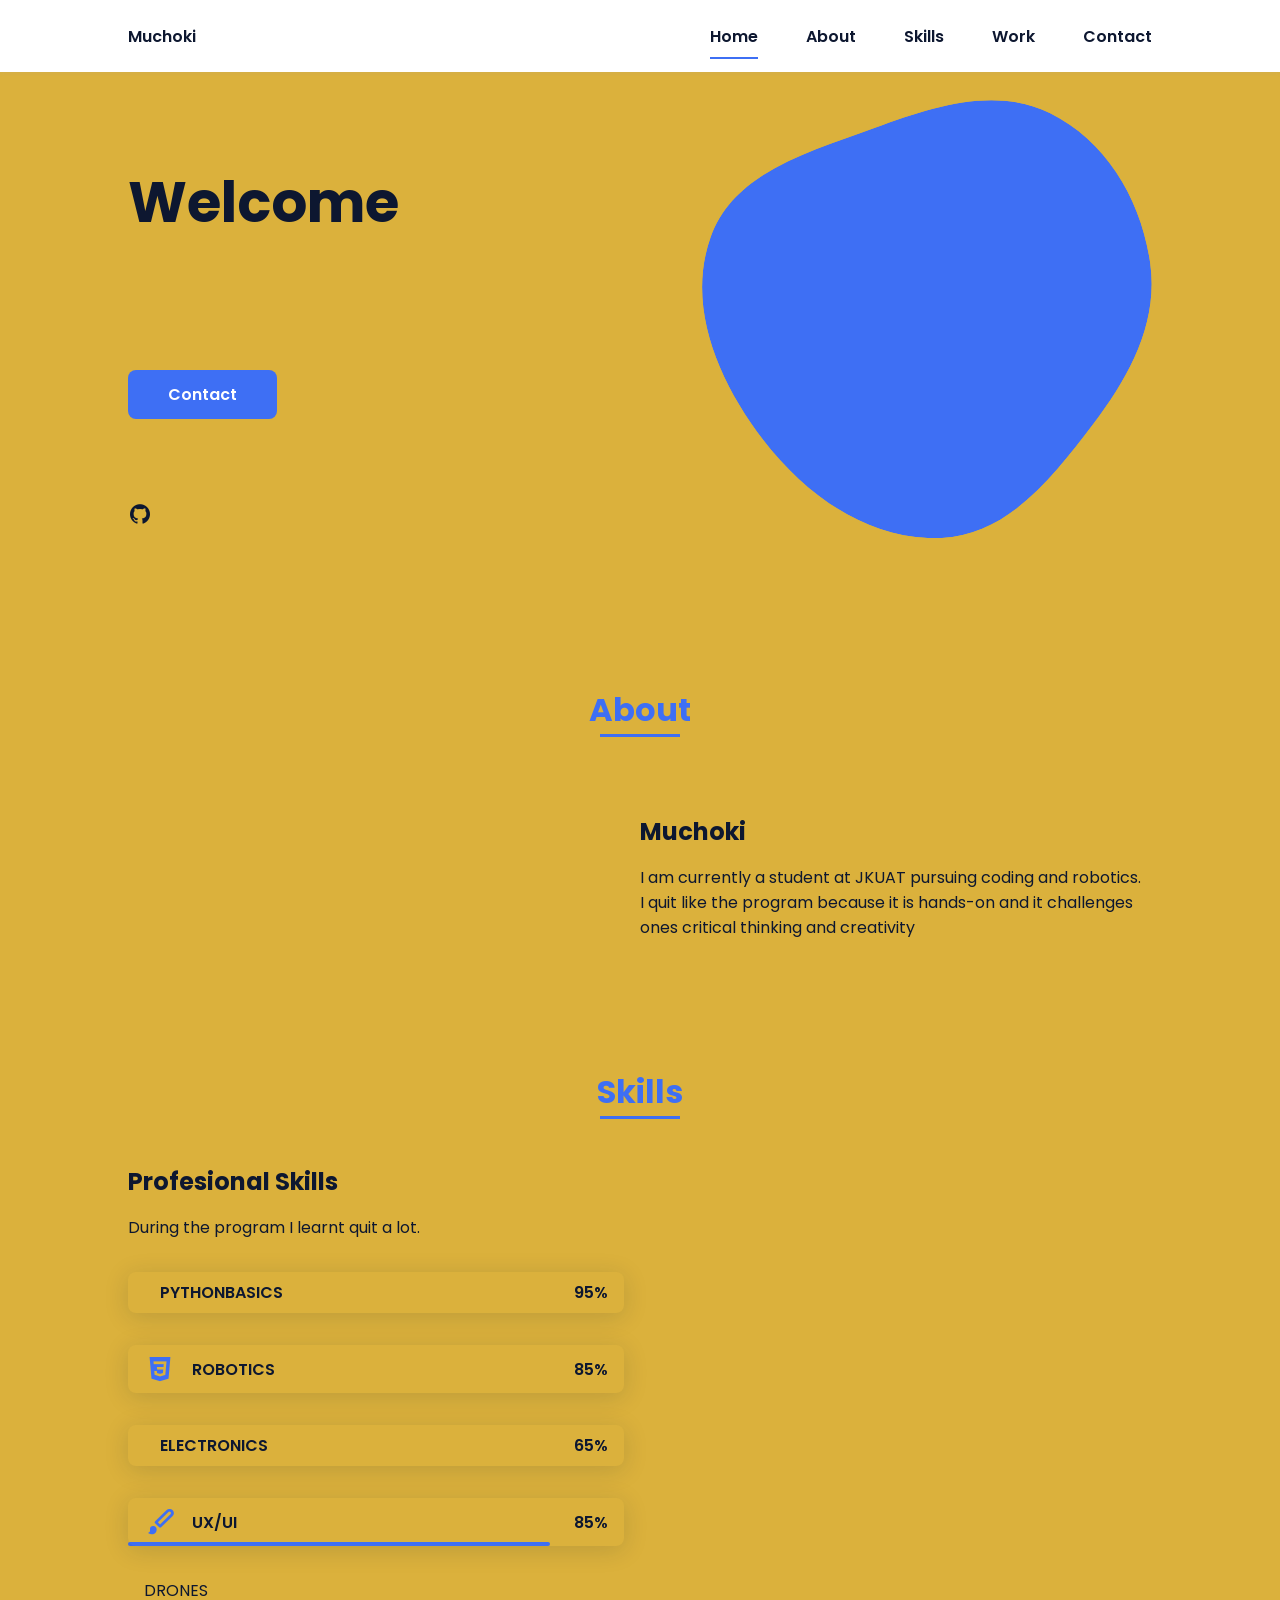
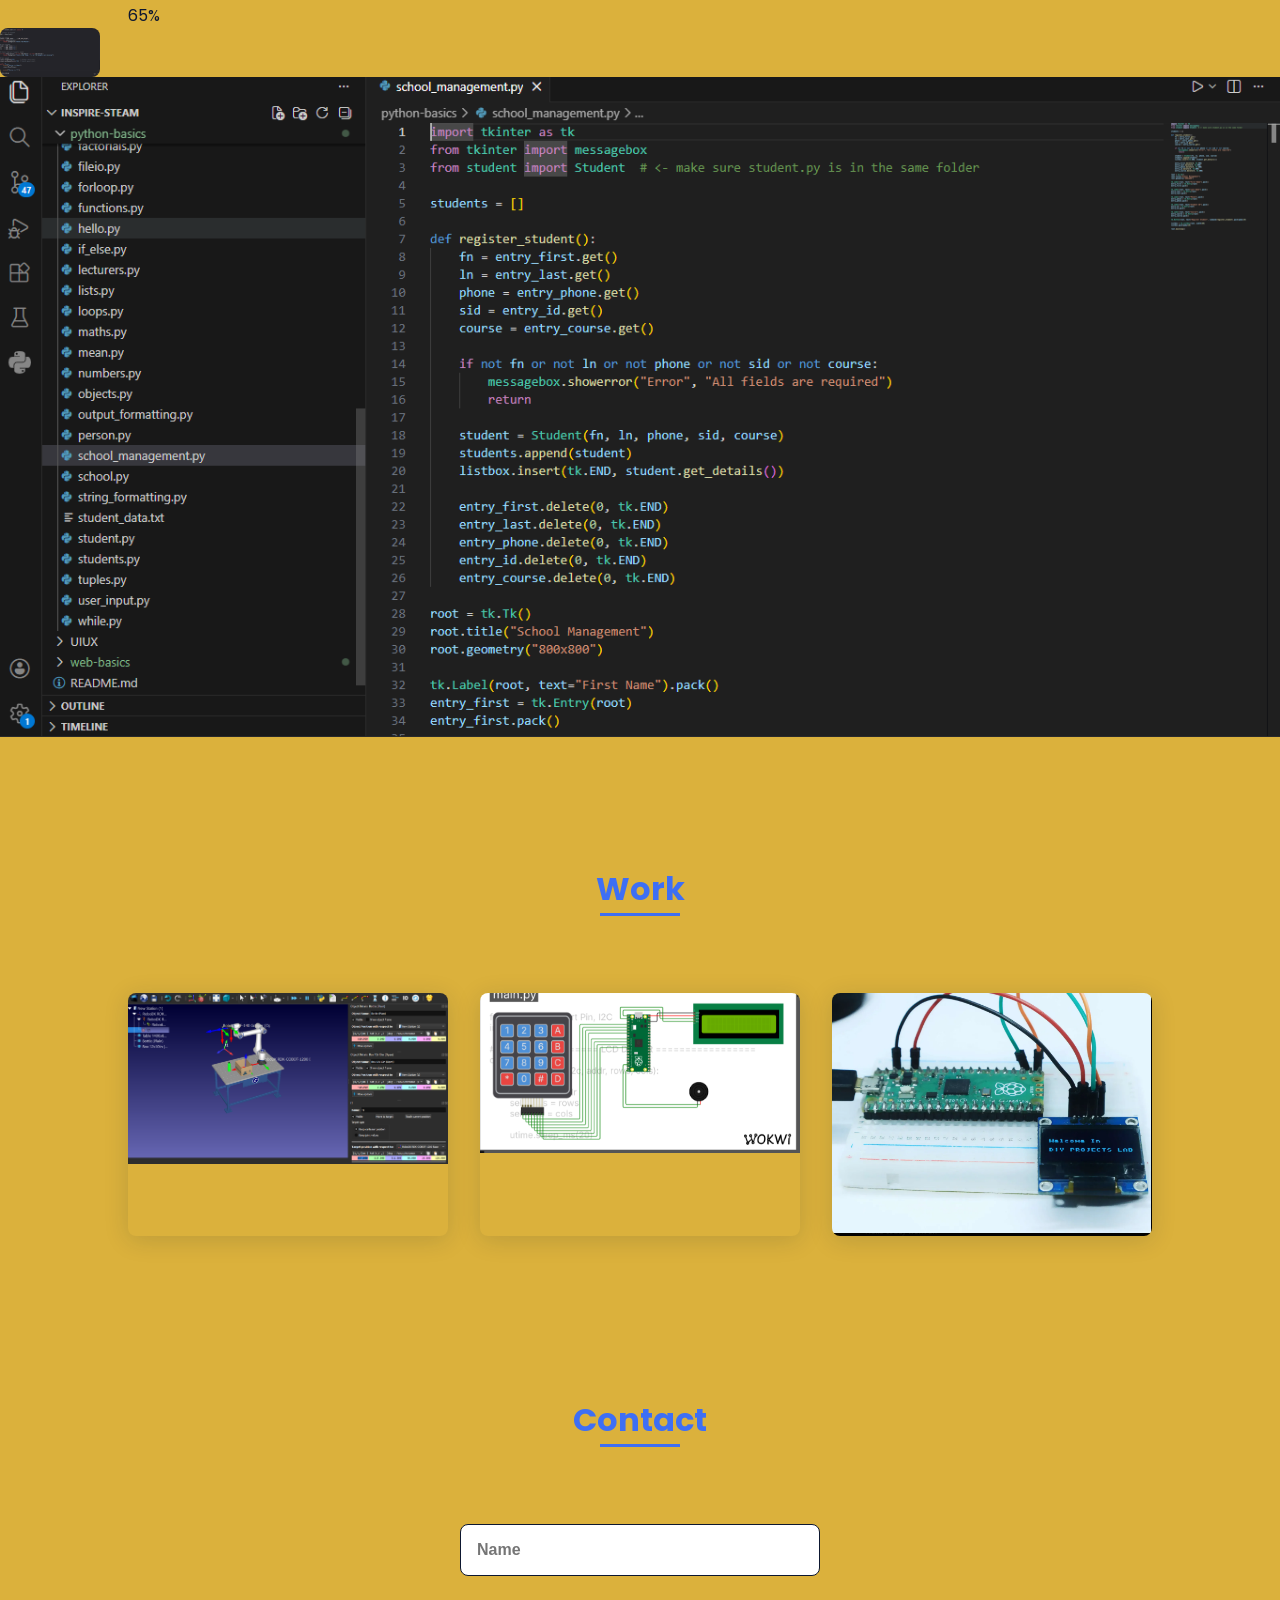
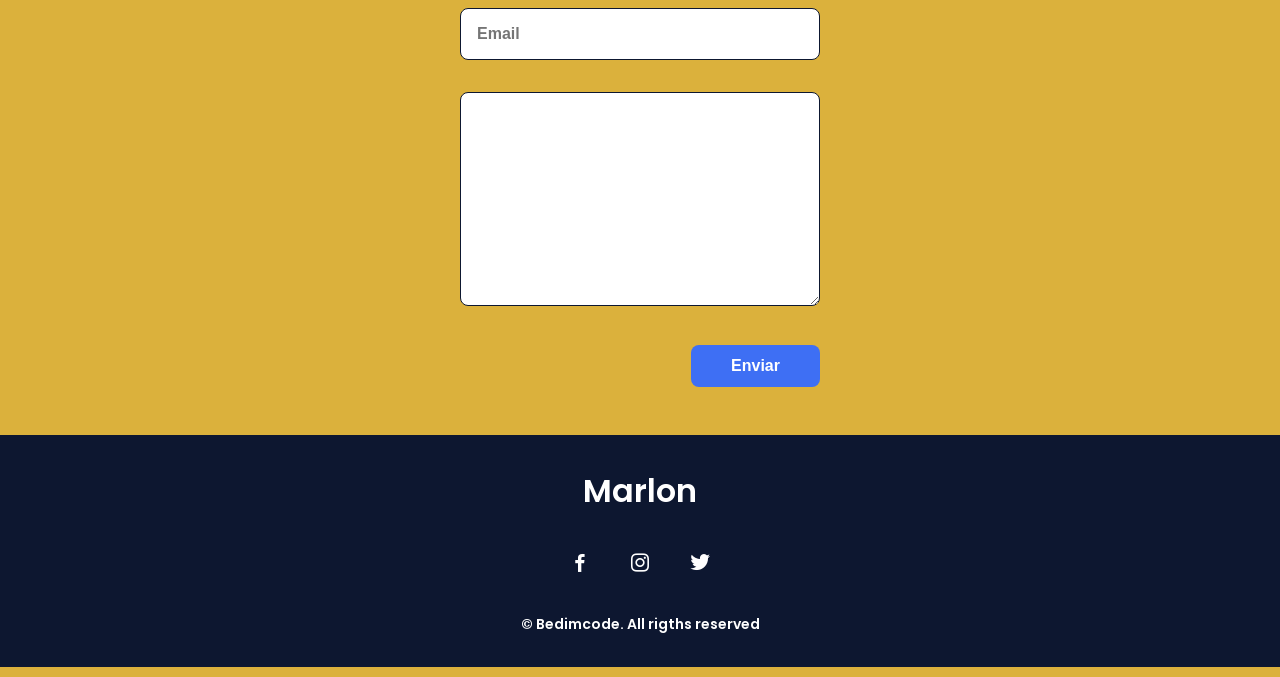
==== index.html @ b9e5872f "first commit" ====
<!DOCTYPE html>
<html lang="en">
    <head>
        <meta charset="UTF-8">
        <meta name="viewport" content="width=device-width, initial-scale=1.0">

        <link rel="stylesheet" href="./assets/css/styles.css">

        <!-- =====BOX ICONS===== -->
        <link href='https://cdn.jsdelivr.net/npm/boxicons@2.0.5/css/boxicons.min.css' rel='stylesheet'>

        <title>Portfolio website complete</title>
    </head>
    <body>
        <!--===== HEADER =====-->
        <header class="l-header">
            <nav class="nav bd-grid">
                <div>
                    <a href="#" class="nav__logo">Muchoki</a>
                </div>

                <div class="nav__menu" id="nav-menu">
                    <ul class="nav__list">
                        <li class="nav__item"><a href="#home" class="nav__link active-link">Home</a></li>
                        <li class="nav__item"><a href="#about" class="nav__link">About</a></li>
                        <li class="nav__item"><a href="#skills" class="nav__link">Skills</a></li>
                        <li class="nav__item"><a href="#work" class="nav__link">Work</a></li>
                        <li class="nav__item"><a href="#contact" class="nav__link">Contact</a></li>
                    </ul>
                </div>

                <div class="nav__toggle" id="nav-toggle">
                    <i class='bx bx-menu'></i>
                </div>
            </nav>
        </header>

        <main class="l-main">
            <!--===== HOME =====-->
            <section class="home bd-grid" id="home">
                <div class="home__data">
                    <h1 class="home__title">Welcome <br><br></h1>

                    <a href="#" class="button">Contact</a>
                </div>

                <div class="home__social">
                    
                    <a href="" class="home__social-icon"><i class='bx bxl-github' ></i></a>
                </div>

                <div class="home__img">
                    <svg class="home__blob" viewBox="0 0 479 467" xmlns="http://www.w3.org/2000/svg" xmlns:xlink="http://www.w3.org/1999/xlink">
                        <mask id="mask0" mask-type="alpha">
                            <path d="M9.19024 145.964C34.0253 76.5814 114.865 54.7299 184.111 29.4823C245.804 6.98884 311.86 -14.9503 370.735 14.143C431.207 44.026 467.948 107.508 477.191 174.311C485.897 237.229 454.931 294.377 416.506 344.954C373.74 401.245 326.068 462.801 255.442 466.189C179.416 469.835 111.552 422.137 65.1576 361.805C17.4835 299.81 -17.1617 219.583 9.19024 145.964Z"/>
                        </mask>
                        <g mask="url(#mask0)">
                            <path d="M9.19024 145.964C34.0253 76.5814 114.865 54.7299 184.111 29.4823C245.804 6.98884 311.86 -14.9503 370.735 14.143C431.207 44.026 467.948 107.508 477.191 174.311C485.897 237.229 454.931 294.377 416.506 344.954C373.74 401.245 326.068 462.801 255.442 466.189C179.416 469.835 111.552 422.137 65.1576 361.805C17.4835 299.81 -17.1617 219.583 9.19024 145.964Z"/>
                            <image class="home__blob-img" x="50" y="60" href="assets/img/perfil.png"/>
                        </g>
                    </svg>
                </div>
            </section>

            <!--===== ABOUT =====-->
            <section class="about section " id="about">
                <h2 class="section-title">About</h2>

                <div class="about__container bd-grid">
                    <div class="about__img">
                        <img src="assets/img/about.jpg" alt="">
                    </div>
                    
                    <div>
                        <h2 class="about__subtitle">Muchoki</h2>
                        <p class="about__text">I am currently a student at JKUAT pursuing coding and robotics. <br> I quit like the program because it is hands-on and it challenges ones critical thinking and creativity </p>           
                    </div>                                   
                </div>
            </section>

            <!--===== SKILLS =====-->
            <section class="skills section" id="skills">
                <h2 class="section-title">Skills</h2>

                <div class="skills__container bd-grid">          
                    <div>
                        <h2 class="skills__subtitle">Profesional Skills</h2>
                        <p class="skills__text">During the program I learnt quit a lot.</p>
                        <div class="skills__data">
                            <div class="skills__names">
                                <i class='bx bxl-pythonbasics skills__icon'></i>
                                <span class="skills__name">PYTHONBASICS</span>
                            </div>
                            <div class="skills__bar skills__pythonbasics">

                            </div>
                            <div>
                                <span class="skills__percentage">95%</span>
                            </div>
                        </div>
                        <div class="skills__data">
                            <div class="skills__names">
                                <i class='bx bxl-css3 skills__icon'></i>
                                <span class="skills__name">ROBOTICS</span>
                            </div>
                            <div class="skills__bar skills__robotics">
                                
                            </div>
                            <div>
                                <span class="skills__percentage">85%</span>
                            </div>
                        </div>
                        <div class="skills__data">
                            <div class="skills__names">
                                <i class='bx bxl-electronics skills__icon' ></i>
                                <span class="skills__name">ELECTRONICS</span>
                            </div>
                            <div class="skills__bar skills__electronics">
                                
                            </div>
                            <div>
                                <span class="skills__percentage">65%</span>
                            </div>
                        </div>
                        <div class="skills__data">
                            <div class="skills__names">
                                <i class='bx bxs-paint skills__icon'></i>
                                <span class="skills__name">UX/UI</span>
                            </div>
                            <div class="skills__bar skills__ux">
                                
                            </div>
                            <div>
                                <span class="skills__percentage">85%</span>
                            </div>
                        </div>
                         <div class="skills__names">
                                <i class='bx bxl-drones skills__icon' ></i>
                                <span class="skills__name">DRONES</span>
                            </div>
                            <div class="skills__bar skills__drones">
                                
                            </div>
                            <div>
                                <span class="skills__percentage">65%</span>
                            </div>
                        </div>
                    </div>
                    
                    <div>              
                        <img src="./assets/img/robotics code.png" alt="" class="skills__img">
                        <img src="./assets/img/python.png" alt="">
                        
                    </div>
                </div>
            </section>

            <!--===== WORK =====-->
            <section class="work section" id="work">
                <h2 class="section-title">Work</h2>

                <div class="work__container bd-grid">
                    <a href="" class="work__img">
                        <img src="./assets/img/robotics.png" alt="">
                    </a>
                    <a href="" class="work__img">
                        <img src="./assets/img/Screenshot-wokwi.png" alt="">
                    </a>
                    <a href="" class="work__img">
                        <img src="./assets/img/work.png" alt="">
                    </a>
                    <a href="" class="work__img">
                        <img src="./assets/img/" alt="">
                    </a>
                    <a href="" class="work__img">
                        <img src="assets/img/work5.jpg" alt="">
                    </a>
                    <a href="" class="work__img">
                        <img src="assets/img/work6.jpg" alt="">
                    </a>
                </div>
            </section>

            <!--===== CONTACT =====-->
            <section class="contact section" id="contact">
                <h2 class="section-title">Contact</h2>

                <div class="contact__container bd-grid">
                    <form action="" class="contact__form">
                        <input type="text" placeholder="Name" class="contact__input">
                        <input type="mail" placeholder="Email" class="contact__input">
                        <textarea name="" id="" cols="0" rows="10" class="contact__input"></textarea>
                        <input type="button" value="Enviar" class="contact__button button">
                    </form>
                </div>
            </section>
        </main>

        <!--===== FOOTER =====-->
        <footer class="footer">
            <p class="footer__title">Marlon</p>
            <div class="footer__social">
                <a href="#" class="footer__icon"><i class='bx bxl-facebook' ></i></a>
                <a href="#" class="footer__icon"><i class='bx bxl-instagram' ></i></a>
                <a href="#" class="footer__icon"><i class='bx bxl-twitter' ></i></a>
            </div>
            <p class="footer__copy">&#169; Bedimcode. All rigths reserved</p>
        </footer>


        <!--===== SCROLL REVEAL =====-->
        <script src="https://unpkg.com/scrollreveal"></script>

        <!--===== MAIN JS =====-->
        <script src="assets/js/main.js"></script>
    </body>
</html>
---- assets/css/styles.css ----
/*===== GOOGLE FONTS =====*/
@import url("https://fonts.googleapis.com/css2?family=Poppins:wght@400;600;700&display=swap");
/*===== VARIABLES CSS =====*/
:root {
  --header-height: 3rem;
  --font-semi: 600;
  /*===== Colores =====*/
  /*Purple 260 - Red 355 - Blue 224 - Pink 340*/
  /* HSL color mode */
  --hue-color: 224;
  --first-color: hsl(var(--hue-color), 89%, 60%);
  --second-color: hsl(var(--hue-color), 56%, 12%);
  /*===== Fuente y tipografia =====*/
  --body-font: "Poppins", sans-serif;
  --big-font-size: 2rem;
  --h2-font-size: 1.25rem;
  --normal-font-size: .938rem;
  --smaller-font-size: .75rem;
  /*===== Margenes =====*/
  --mb-2: 1rem;
  --mb-4: 2rem;
  --mb-5: 2.5rem;
  --mb-6: 3rem;
  /*===== z index =====*/
  --z-back: -10;
  --z-fixed: 100;
}
@media screen and (min-width: 968px) {
  :root {
    --big-font-size: 3.5rem;
    --h2-font-size: 2rem;
    --normal-font-size: 1rem;
    --smaller-font-size: .875rem;
  }
}

/*===== BASE =====*/
*, ::before, ::after {
  box-sizing: border-box;
}

html {
  scroll-behavior: smooth;
}

body {
  margin: var(--header-height) 0 0 0;
  font-family: var(--body-font);
  font-size: var(--normal-font-size);
  color: var(--second-color);
  background-color: rgb(219, 177, 60);
}

h1, h2, p {
  margin: 0;
}

ul {
  margin: 0;
  padding: 0;
  list-style: none;
}

a {
  text-decoration: none;
}

img {
  max-width: 100%;
  height: auto;
  display: block;
}

/*===== CLASS CSS ===== */
.section-title {
  position: relative;
  font-size: var(--h2-font-size);
  color: var(--first-color);
  margin-top: var(--mb-2);
  margin-bottom: var(--mb-4);
  text-align: center;
}
.section-title::after {
  position: absolute;
  content: "";
  width: 64px;
  height: 0.18rem;
  left: 0;
  right: 0;
  margin: auto;
  top: 2rem;
  background-color: var(--first-color);
}

.section {
  padding-top: 3rem;
  padding-bottom: 2rem;
}

/*===== LAYOUT =====*/
.bd-grid {
  max-width: 1024px;
  display: grid;
  margin-left: var(--mb-2);
  margin-right: var(--mb-2);
}

.l-header {
  width: 100%;
  position: fixed;
  top: 0;
  left: 0;
  z-index: var(--z-fixed);
  background-color: #fff;
  box-shadow: 0 1px 4px rgba(146, 161, 176, 0.15);
}

/*===== NAV =====*/
.nav {
  height: var(--header-height);
  display: flex;
  justify-content: space-between;
  align-items: center;
  font-weight: var(--font-semi);
}
@media screen and (max-width: 767px) {
  .nav__menu {
    position: fixed;
    top: var(--header-height);
    right: -100%;
    width: 80%;
    height: 100%;
    padding: 2rem;
    background-color: var(--second-color);
    transition: 0.5s;
  }
}
.nav__item {
  margin-bottom: var(--mb-4);
}
.nav__link {
  position: relative;
  color: #fff;
}
.nav__link:hover {
  position: relative;
}
.nav__link:hover::after {
  position: absolute;
  content: "";
  width: 100%;
  height: 0.18rem;
  left: 0;
  top: 2rem;
  background-color: var(--first-color);
}
.nav__logo {
  color: var(--second-color);
}
.nav__toggle {
  color: var(--second-color);
  font-size: 1.5rem;
  cursor: pointer;
}

/*Active menu*/
.active-link::after {
  position: absolute;
  content: "";
  width: 100%;
  height: 0.18rem;
  left: 0;
  top: 2rem;
  background-color: var(--first-color);
}

/*=== Show menu ===*/
.show {
  right: 0;
}

/*===== HOME =====*/
.home {
  position: relative;
  row-gap: 5rem;
  padding: 4rem 0 5rem;
  
}
.home__data {
  align-self: center;
}
.home__title {
  font-size: var(--big-font-size);
  margin-bottom: var(--mb-5);
}
.home__title-color {
  color: var(--first-color);
}
.home__social {
  display: flex;
  flex-direction: column;
}
.home__social-icon {
  width: max-content;
  margin-bottom: var(--mb-2);
  font-size: 1.5rem;
  color: var(--second-color);
}
.home__social-icon:hover {
  color: var(--first-color);
}
.home__img {
  position: absolute;
  right: 0;
  bottom: 0;
  width: 260px;
}
.home__blob {
  fill: var(--first-color);
}
.home__blob-img {
  width: 360px;
}

/*BUTTONS*/
.button {
  display: inline-block;
  background-color: var(--first-color);
  color: #fff;
  padding: 0.75rem 2.5rem;
  font-weight: var(--font-semi);
  border-radius: 0.5rem;
  transition: 0.3s;
}
.button:hover {
  box-shadow: 0px 10px 36px rgba(0, 0, 0, 0.15);
}

/* ===== ABOUT =====*/
.about__container {
  row-gap: 2rem;
  text-align: center;
}
.about__subtitle {
  margin-bottom: var(--mb-2);
}
.about__img {
  justify-self: center;
}
.about__img img {
  width: 200px;
  border-radius: 0.5rem;
}

/* ===== SKILLS =====*/
.skills__container {
  row-gap: 2rem;
  text-align: center;
}
.skills__subtitle {
  margin-bottom: var(--mb-2);
}
.skills__text {
  margin-bottom: var(--mb-4);
}
.skills__data {
  display: flex;
  justify-content: space-between;
  align-items: center;
  position: relative;
  font-weight: var(--font-semi);
  padding: 0.5rem 1rem;
  margin-bottom: var(--mb-4);
  border-radius: 0.5rem;
  box-shadow: 0px 4px 25px rgba(14, 36, 49, 0.15);
}
.skills__icon {
  font-size: 2rem;
  margin-right: var(--mb-2);
  color: var(--first-color);
}
.skills__names {
  display: flex;
  align-items: center;
}
.skills__bar {
  position: absolute;
  left: 0;
  bottom: 0;
  background-color: var(--first-color);
  height: 0.25rem;
  border-radius: 0.5rem;
  z-index: var(--z-back);
}
.skills__html {
  width: 95%;
}
.skills__css {
  width: 85%;
}
.skills__js {
  width: 65%;
}
.skills__ux {
  width: 85%;
}
.skills__img {
  border-radius: 0.5rem;
  width: 100px;
  height: auto;
}

/* ===== WORK =====*/
.work__container {
  row-gap: 2rem;
}
.work__img {
  box-shadow: 0px 4px 25px rgba(14, 36, 49, 0.15);
  border-radius: 0.5rem;
  overflow: hidden;
}
.work__img img {
  transition: 1s;
}
.work__img img:hover {
  transform: scale(1.1);
}

/* ===== CONTACT =====*/
.contact__input {
  width: 100%;
  font-size: var(--normal-font-size);
  font-weight: var(--font-semi);
  padding: 1rem;
  border-radius: 0.5rem;
  border: 1.5px solid var(--second-color);
  outline: none;
  margin-bottom: var(--mb-4);
}
.contact__button {
  display: block;
  border: none;
  outline: none;
  font-size: var(--normal-font-size);
  cursor: pointer;
  margin-left: auto;
}

/* ===== FOOTER =====*/
.footer {
  background-color: var(--second-color);
  color: #fff;
  text-align: center;
  font-weight: var(--font-semi);
  padding: 2rem 0;
}
.footer__title {
  font-size: 2rem;
  margin-bottom: var(--mb-4);
}
.footer__social {
  margin-bottom: var(--mb-4);
}
.footer__icon {
  font-size: 1.5rem;
  color: #fff;
  margin: 0 var(--mb-2);
}
.footer__copy {
  font-size: var(--smaller-font-size);
}

/* ===== MEDIA QUERIES=====*/
@media screen and (max-width: 320px) {
  .home {
    row-gap: 2rem;
  }
  .home__img {
    width: 200px;
  }
}
@media screen and (min-width: 576px) {
  .home {
    padding: 4rem 0 2rem;
  }
  .home__social {
    padding-top: 0;
    padding-bottom: 2.5rem;
    flex-direction: row;
    align-self: flex-end;
  }
  .home__social-icon {
    margin-bottom: 0;
    margin-right: var(--mb-4);
  }
  .home__img {
    width: 300px;
    bottom: 25%;
  }
  .about__container {
    grid-template-columns: repeat(2, 1fr);
    align-items: center;
    text-align: initial;
  }
  .skills__container {
    grid-template-columns: 0.7fr;
    justify-content: center;
    column-gap: 1rem;
  }
  .work__container {
    grid-template-columns: repeat(2, 1fr);
    column-gap: 2rem;
    padding-top: 2rem;
  }
  .contact__form {
    width: 360px;
    padding-top: 2rem;
  }
  .contact__container {
    justify-items: center;
  }
}
@media screen and (min-width: 768px) {
  body {
    margin: 0;
  }
  .section {
    padding-top: 4rem;
    padding-bottom: 3rem;
  }
  .section-title {
    margin-bottom: var(--mb-6);
  }
  .section-title::after {
    width: 80px;
    top: 3rem;
  }
  .nav {
    height: calc(var(--header-height) + 1.5rem);
  }
  .nav__list {
    display: flex;
    padding-top: 0;
  }
  .nav__item {
    margin-left: var(--mb-6);
    margin-bottom: 0;
  }
  .nav__toggle {
    display: none;
  }
  .nav__link {
    color: var(--second-color);
  }
  .home {
    padding: 8rem 0 2rem;
  }
  .home__img {
    width: 400px;
    bottom: 10%;
  }
  .about__container {
    padding-top: 2rem;
  }
  .about__img img {
    width: 300px;
  }
  .skills__container {
    grid-template-columns: repeat(2, 1fr);
    column-gap: 2rem;
    align-items: center;
    text-align: initial;
  }
  .work__container {
    grid-template-columns: repeat(3, 1fr);
    column-gap: 2rem;
  }
}
@media screen and (min-width: 992px) {
  .bd-grid {
    margin-left: auto;
    margin-right: auto;
  }
  .home {
    padding: 10rem 0 2rem;
  }
  .home__img {
    width: 450px;
  }
}
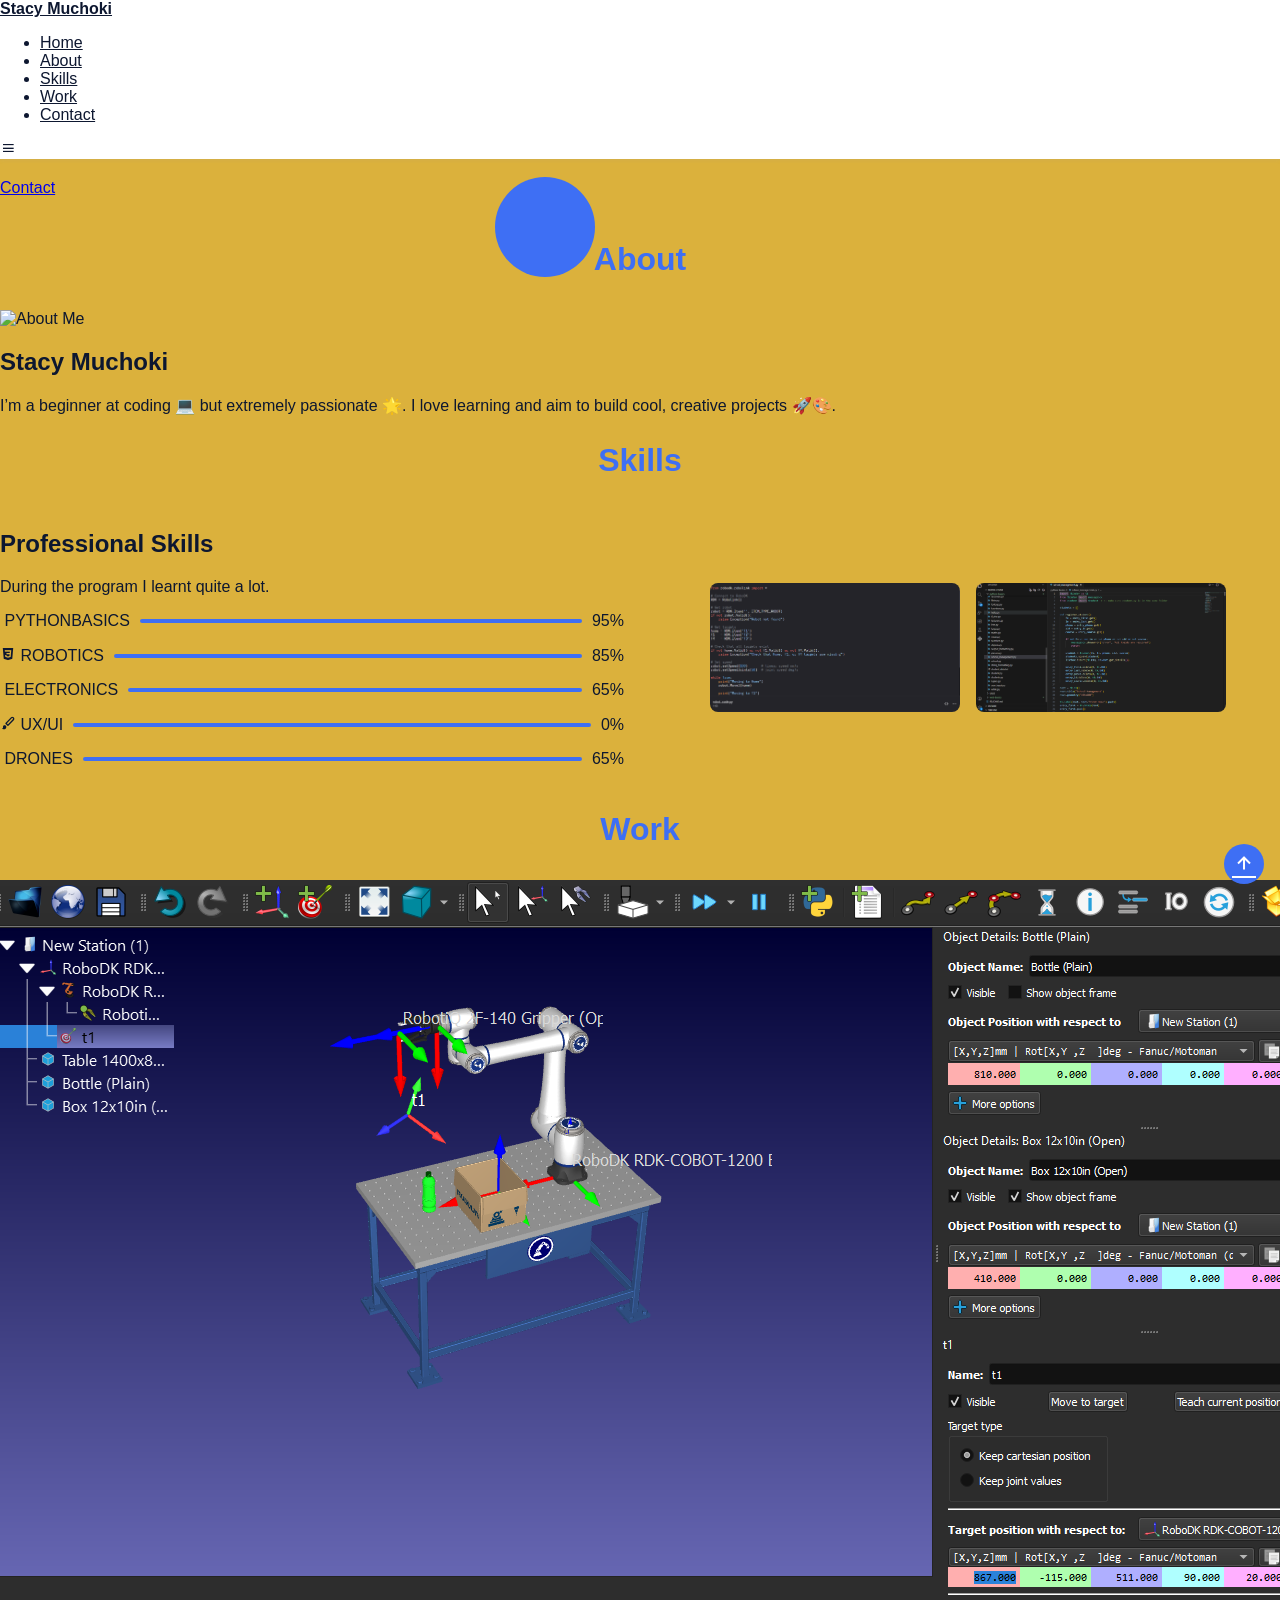
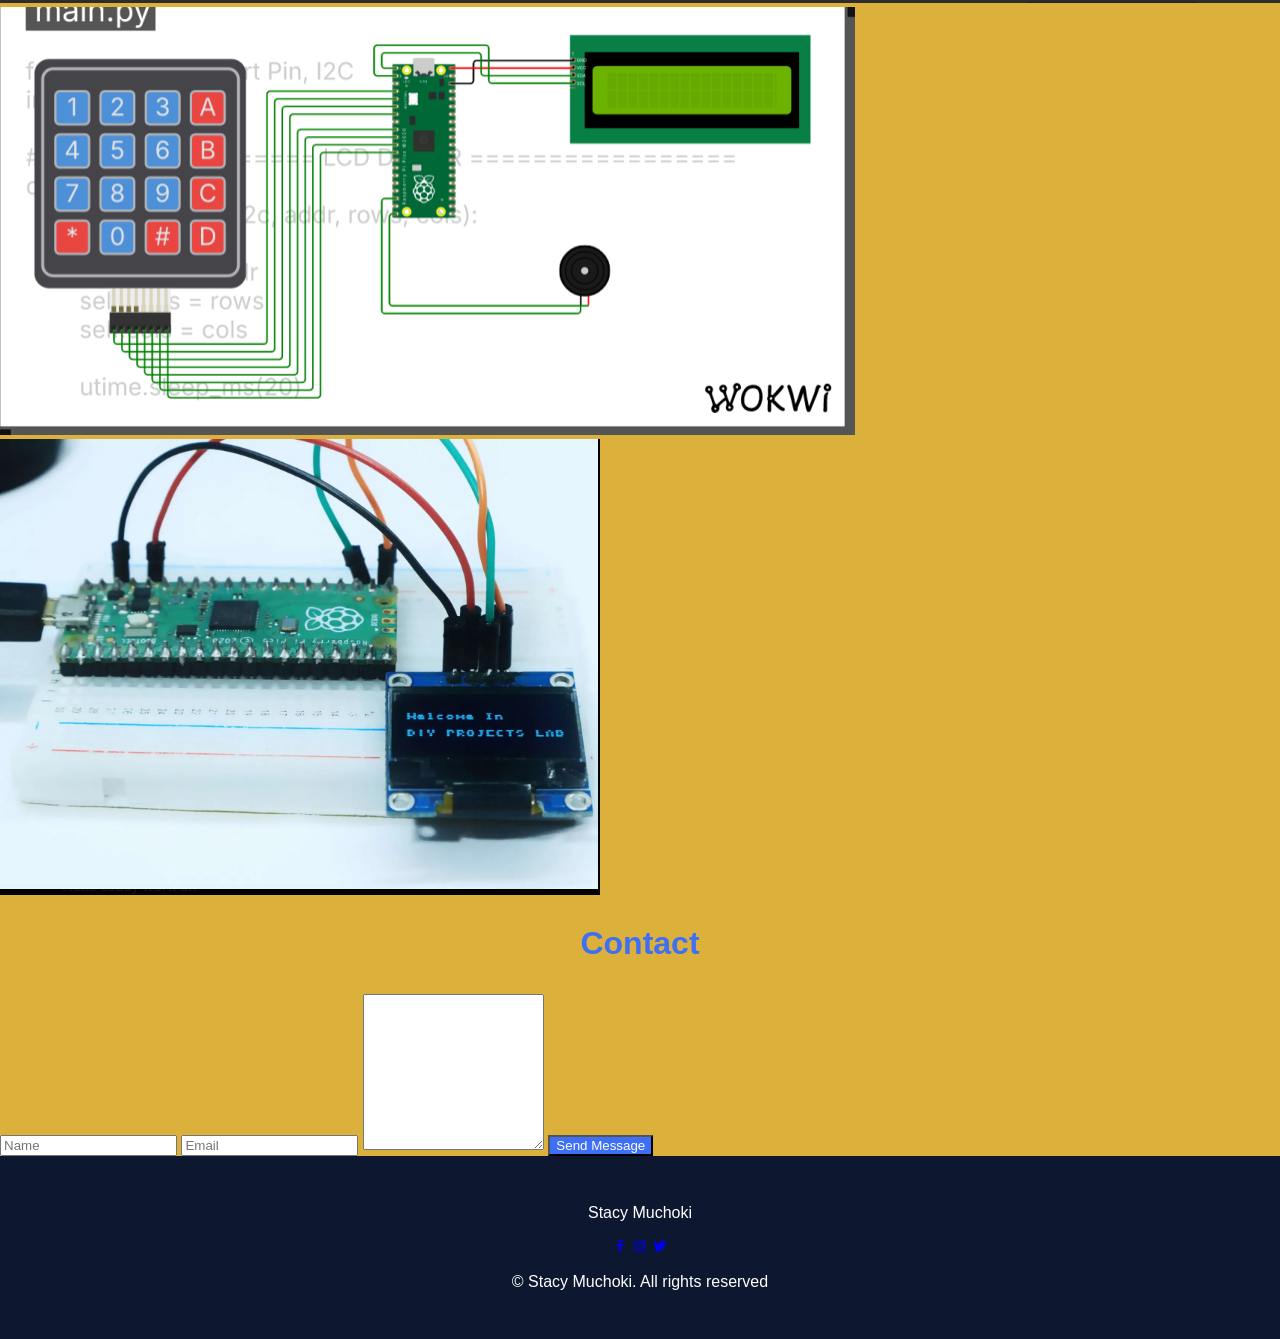
==== commit 6649f193: "index" ====
--- a/index.html
+++ b/index.html
@@ -1,217 +1,176 @@
 <!DOCTYPE html>
 <html lang="en">
-    <head>
-        <meta charset="UTF-8">
-        <meta name="viewport" content="width=device-width, initial-scale=1.0">
+<head>
+    <meta charset="UTF-8">
+    <meta name="viewport" content="width=device-width, initial-scale=1.0">
+    <title>Stacy Muchoki Portfolio</title>
 
-        <link rel="stylesheet" href="./assets/css/styles.css">
+    <link rel="stylesheet" href="./assets/css/styles.css">
+    <link href='https://cdn.jsdelivr.net/npm/boxicons@2.0.5/css/boxicons.min.css' rel='stylesheet'>
+</head>
+<body>
 
-        <!-- =====BOX ICONS===== -->
-        <link href='https://cdn.jsdelivr.net/npm/boxicons@2.0.5/css/boxicons.min.css' rel='stylesheet'>
+    <!--===== HEADER =====-->
+    <header class="l-header">
+        <nav class="nav bd-grid">
+            <div>
+                <a href="#" class="nav__logo">Stacy Muchoki</a>
+            </div>
 
-        <title>Portfolio website complete</title>
-    </head>
-    <body>
-        <!--===== HEADER =====-->
-        <header class="l-header">
-            <nav class="nav bd-grid">
+            <div class="nav__menu" id="nav-menu">
+                <ul class="nav__list">
+                    <li class="nav__item"><a href="#home" class="nav__link active-link">Home</a></li>
+                    <li class="nav__item"><a href="#about" class="nav__link">About</a></li>
+                    <li class="nav__item"><a href="#skills" class="nav__link">Skills</a></li>
+                    <li class="nav__item"><a href="#work" class="nav__link">Work</a></li>
+                    <li class="nav__item"><a href="#contact" class="nav__link">Contact</a></li>
+                </ul>
+            </div>
+
+            <div class="nav__toggle" id="nav-toggle">
+                <i class='bx bx-menu'></i>
+            </div>
+        </nav>
+    </header>
+
+    <main class="l-main">
+
+        <!--===== HOME =====-->
+        <section class="home bd-grid" id="home">
+            <div class="home__data">
+                <h1 class="home__title">Hi, I’m Stacy Muchoki! 👋</h1>
+                <p class="home__intro">Beginner coder 💻 passionate about building cool stuff 🚀</p>
+                <a href="#contact" class="button">Contact</a>
+            </div>
+
+            <div class="home__img">
+                <div class="home__circle"></div>
+                <img src="assets/img/perfil.png" alt="Profile" class="home__blob-img">
+            </div>
+        </section>
+
+        <!--===== ABOUT =====-->
+        <section class="about section" id="about">
+            <h2 class="section-title">About</h2>
+            <div class="about__container bd-grid">
+                <div class="about__img">
+                    <img src="assets/img/about.jpg" alt="About Me">
+                </div>
                 <div>
-                    <a href="#" class="nav__logo">Muchoki</a>
+                    <h2 class="about__subtitle">Stacy Muchoki</h2>
+                    <p class="about__text">I’m a beginner at coding 💻 but extremely passionate 🌟. I love learning and aim to build cool, creative projects 🚀🎨.</p>
+                </div>
+            </div>
+        </section>
+
+        <!--===== SKILLS =====-->
+        <section class="skills section" id="skills">
+            <h2 class="section-title">Skills</h2>
+            <div class="skills__container bd-grid">
+
+                <div>
+                    <h2 class="skills__subtitle">Professional Skills</h2>
+                    <p class="skills__text">During the program I learnt quite a lot.</p>
+
+                    <div class="skills__data">
+                        <div class="skills__names">
+                            <i class='bx bxl-pythonbasics skills__icon'></i>
+                            <span class="skills__name">PYTHONBASICS</span>
+                        </div>
+                        <div class="skills__bar skills__pythonbasics"></div>
+                        <span class="skills__percentage">95%</span>
+                    </div>
+
+                    <div class="skills__data">
+                        <div class="skills__names">
+                            <i class='bx bxl-css3 skills__icon'></i>
+                            <span class="skills__name">ROBOTICS</span>
+                        </div>
+                        <div class="skills__bar skills__robotics"></div>
+                        <span class="skills__percentage">85%</span>
+                    </div>
+
+                    <div class="skills__data">
+                        <div class="skills__names">
+                            <i class='bx bxl-electronics skills__icon'></i>
+                            <span class="skills__name">ELECTRONICS</span>
+                        </div>
+                        <div class="skills__bar skills__electronics"></div>
+                        <span class="skills__percentage">65%</span>
+                    </div>
+
+                    <div class="skills__data">
+                        <div class="skills__names">
+                            <i class='bx bxs-paint skills__icon'></i>
+                            <span class="skills__name">UX/UI</span>
+                        </div>
+                        <div class="skills__bar skills__ux"></div>
+                        <span class="skills__percentage">0%</span>
+                    </div>
+
+                    <div class="skills__data">
+                        <div class="skills__names">
+                            <i class='bx bxl-drones skills__icon'></i>
+                            <span class="skills__name">DRONES</span>
+                        </div>
+                        <div class="skills__bar skills__drones"></div>
+                        <span class="skills__percentage">65%</span>
+                    </div>
                 </div>
 
-                <div class="nav__menu" id="nav-menu">
-                    <ul class="nav__list">
-                        <li class="nav__item"><a href="#home" class="nav__link active-link">Home</a></li>
-                        <li class="nav__item"><a href="#about" class="nav__link">About</a></li>
-                        <li class="nav__item"><a href="#skills" class="nav__link">Skills</a></li>
-                        <li class="nav__item"><a href="#work" class="nav__link">Work</a></li>
-                        <li class="nav__item"><a href="#contact" class="nav__link">Contact</a></li>
-                    </ul>
+                <div class="skills__images">
+                    <img src="assets/img/robotics code.png" alt="Robotics" class="skills__img">
+                    <img src="assets/img/python.png" alt="Python" class="skills__img">
                 </div>
 
-                <div class="nav__toggle" id="nav-toggle">
-                    <i class='bx bx-menu'></i>
-                </div>
-            </nav>
-        </header>
+            </div>
+        </section>
 
-        <main class="l-main">
-            <!--===== HOME =====-->
-            <section class="home bd-grid" id="home">
-                <div class="home__data">
-                    <h1 class="home__title">Welcome <br><br></h1>
+        <!--===== WORK =====-->
+        <section class="work section" id="work">
+            <h2 class="section-title">Work</h2>
+            <div class="work__container bd-grid">
+                <a href="#" class="work__img"><img src="assets/img/robotics.png" alt=""></a>
+                <a href="#" class="work__img"><img src="assets/img/Screenshot-wokwi.png" alt=""></a>
+                <a href="#" class="work__img"><img src="assets/img/work.png" alt=""></a>
+                <a href="#" class="work__img"><img src="assets/img/work5.jpg" alt=""></a>
+                <a href="#" class="work__img"><img src="assets/img/work6.jpg" alt=""></a>
+            </div>
+        </section>
 
-                    <a href="#" class="button">Contact</a>
-                </div>
+        <!--===== CONTACT =====-->
+        <section class="contact section" id="contact">
+            <h2 class="section-title">Contact</h2>
+            <div class="contact__container bd-grid">
+                <form class="contact__form">
+                    <input type="text" placeholder="Name" class="contact__input">
+                    <input type="email" placeholder="Email" class="contact__input">
+                    <textarea cols="0" rows="10" class="contact__input"></textarea>
+                    <input type="button" value="Send Message" class="contact__button button">
+                </form>
+            </div>
+        </section>
 
-                <div class="home__social">
-                    
-                    <a href="" class="home__social-icon"><i class='bx bxl-github' ></i></a>
-                </div>
+    </main>
 
-                <div class="home__img">
-                    <svg class="home__blob" viewBox="0 0 479 467" xmlns="http://www.w3.org/2000/svg" xmlns:xlink="http://www.w3.org/1999/xlink">
-                        <mask id="mask0" mask-type="alpha">
-                            <path d="M9.19024 145.964C34.0253 76.5814 114.865 54.7299 184.111 29.4823C245.804 6.98884 311.86 -14.9503 370.735 14.143C431.207 44.026 467.948 107.508 477.191 174.311C485.897 237.229 454.931 294.377 416.506 344.954C373.74 401.245 326.068 462.801 255.442 466.189C179.416 469.835 111.552 422.137 65.1576 361.805C17.4835 299.81 -17.1617 219.583 9.19024 145.964Z"/>
-                        </mask>
-                        <g mask="url(#mask0)">
-                            <path d="M9.19024 145.964C34.0253 76.5814 114.865 54.7299 184.111 29.4823C245.804 6.98884 311.86 -14.9503 370.735 14.143C431.207 44.026 467.948 107.508 477.191 174.311C485.897 237.229 454.931 294.377 416.506 344.954C373.74 401.245 326.068 462.801 255.442 466.189C179.416 469.835 111.552 422.137 65.1576 361.805C17.4835 299.81 -17.1617 219.583 9.19024 145.964Z"/>
-                            <image class="home__blob-img" x="50" y="60" href="assets/img/perfil.png"/>
-                        </g>
-                    </svg>
-                </div>
-            </section>
+    <!--===== FOOTER =====-->
+    <footer class="footer">
+        <p class="footer__title">Stacy Muchoki</p>
+        <div class="footer__social">
+            <a href="#" class="footer__icon"><i class='bx bxl-facebook'></i></a>
+            <a href="#" class="footer__icon"><i class='bx bxl-instagram'></i></a>
+            <a href="#" class="footer__icon"><i class='bx bxl-twitter'></i></a>
+        </div>
+        <p class="footer__copy">&#169; Stacy Muchoki. All rights reserved</p>
+    </footer>
 
-            <!--===== ABOUT =====-->
-            <section class="about section " id="about">
-                <h2 class="section-title">About</h2>
+    <!--===== SCROLL REVEAL =====-->
+    <script src="https://unpkg.com/scrollreveal"></script>
 
-                <div class="about__container bd-grid">
-                    <div class="about__img">
-                        <img src="assets/img/about.jpg" alt="">
-                    </div>
-                    
-                    <div>
-                        <h2 class="about__subtitle">Muchoki</h2>
-                        <p class="about__text">I am currently a student at JKUAT pursuing coding and robotics. <br> I quit like the program because it is hands-on and it challenges ones critical thinking and creativity </p>           
-                    </div>                                   
-                </div>
-            </section>
+    <!--===== MAIN JS =====-->
+    <script src="assets/js/main.js"></script>
 
-            <!--===== SKILLS =====-->
-            <section class="skills section" id="skills">
-                <h2 class="section-title">Skills</h2>
-
-                <div class="skills__container bd-grid">          
-                    <div>
-                        <h2 class="skills__subtitle">Profesional Skills</h2>
-                        <p class="skills__text">During the program I learnt quit a lot.</p>
-                        <div class="skills__data">
-                            <div class="skills__names">
-                                <i class='bx bxl-pythonbasics skills__icon'></i>
-                                <span class="skills__name">PYTHONBASICS</span>
-                            </div>
-                            <div class="skills__bar skills__pythonbasics">
-
-                            </div>
-                            <div>
-                                <span class="skills__percentage">95%</span>
-                            </div>
-                        </div>
-                        <div class="skills__data">
-                            <div class="skills__names">
-                                <i class='bx bxl-css3 skills__icon'></i>
-                                <span class="skills__name">ROBOTICS</span>
-                            </div>
-                            <div class="skills__bar skills__robotics">
-                                
-                            </div>
-                            <div>
-                                <span class="skills__percentage">85%</span>
-                            </div>
-                        </div>
-                        <div class="skills__data">
-                            <div class="skills__names">
-                                <i class='bx bxl-electronics skills__icon' ></i>
-                                <span class="skills__name">ELECTRONICS</span>
-                            </div>
-                            <div class="skills__bar skills__electronics">
-                                
-                            </div>
-                            <div>
-                                <span class="skills__percentage">65%</span>
-                            </div>
-                        </div>
-                        <div class="skills__data">
-                            <div class="skills__names">
-                                <i class='bx bxs-paint skills__icon'></i>
-                                <span class="skills__name">UX/UI</span>
-                            </div>
-                            <div class="skills__bar skills__ux">
-                                
-                            </div>
-                            <div>
-                                <span class="skills__percentage">85%</span>
-                            </div>
-                        </div>
-                         <div class="skills__names">
-                                <i class='bx bxl-drones skills__icon' ></i>
-                                <span class="skills__name">DRONES</span>
-                            </div>
-                            <div class="skills__bar skills__drones">
-                                
-                            </div>
-                            <div>
-                                <span class="skills__percentage">65%</span>
-                            </div>
-                        </div>
-                    </div>
-                    
-                    <div>              
-                        <img src="./assets/img/robotics code.png" alt="" class="skills__img">
-                        <img src="./assets/img/python.png" alt="">
-                        
-                    </div>
-                </div>
-            </section>
-
-            <!--===== WORK =====-->
-            <section class="work section" id="work">
-                <h2 class="section-title">Work</h2>
-
-                <div class="work__container bd-grid">
-                    <a href="" class="work__img">
-                        <img src="./assets/img/robotics.png" alt="">
-                    </a>
-                    <a href="" class="work__img">
-                        <img src="./assets/img/Screenshot-wokwi.png" alt="">
-                    </a>
-                    <a href="" class="work__img">
-                        <img src="./assets/img/work.png" alt="">
-                    </a>
-                    <a href="" class="work__img">
-                        <img src="./assets/img/" alt="">
-                    </a>
-                    <a href="" class="work__img">
-                        <img src="assets/img/work5.jpg" alt="">
-                    </a>
-                    <a href="" class="work__img">
-                        <img src="assets/img/work6.jpg" alt="">
-                    </a>
-                </div>
-            </section>
-
-            <!--===== CONTACT =====-->
-            <section class="contact section" id="contact">
-                <h2 class="section-title">Contact</h2>
-
-                <div class="contact__container bd-grid">
-                    <form action="" class="contact__form">
-                        <input type="text" placeholder="Name" class="contact__input">
-                        <input type="mail" placeholder="Email" class="contact__input">
-                        <textarea name="" id="" cols="0" rows="10" class="contact__input"></textarea>
-                        <input type="button" value="Enviar" class="contact__button button">
-                    </form>
-                </div>
-            </section>
-        </main>
-
-        <!--===== FOOTER =====-->
-        <footer class="footer">
-            <p class="footer__title">Marlon</p>
-            <div class="footer__social">
-                <a href="#" class="footer__icon"><i class='bx bxl-facebook' ></i></a>
-                <a href="#" class="footer__icon"><i class='bx bxl-instagram' ></i></a>
-                <a href="#" class="footer__icon"><i class='bx bxl-twitter' ></i></a>
-            </div>
-            <p class="footer__copy">&#169; Bedimcode. All rigths reserved</p>
-        </footer>
-
-
-        <!--===== SCROLL REVEAL =====-->
-        <script src="https://unpkg.com/scrollreveal"></script>
-
-        <!--===== MAIN JS =====-->
-        <script src="assets/js/main.js"></script>
-    </body>
-</html>
+    <!--===== SCROLL TO TOP BUTTON =====-->
+    <a href="#" class="scroll-top" id="scroll-top"><i class='bx bx-up-arrow-alt'></i></a>
+</body>
+</html>
--- a/assets/css/styles.css
+++ b/assets/css/styles.css
@@ -1,490 +1,144 @@
-/*===== GOOGLE FONTS =====*/
-@import url("https://fonts.googleapis.com/css2?family=Poppins:wght@400;600;700&display=swap");
-/*===== VARIABLES CSS =====*/
-:root {
-  --header-height: 3rem;
-  --font-semi: 600;
-  /*===== Colores =====*/
-  /*Purple 260 - Red 355 - Blue 224 - Pink 340*/
-  /* HSL color mode */
-  --hue-color: 224;
-  --first-color: hsl(var(--hue-color), 89%, 60%);
-  --second-color: hsl(var(--hue-color), 56%, 12%);
-  /*===== Fuente y tipografia =====*/
-  --body-font: "Poppins", sans-serif;
-  --big-font-size: 2rem;
-  --h2-font-size: 1.25rem;
-  --normal-font-size: .938rem;
-  --smaller-font-size: .75rem;
-  /*===== Margenes =====*/
-  --mb-2: 1rem;
-  --mb-4: 2rem;
-  --mb-5: 2.5rem;
-  --mb-6: 3rem;
-  /*===== z index =====*/
-  --z-back: -10;
-  --z-fixed: 100;
+/*===== BASE =====*/
+*,
+*::before,
+*::after {
+  box-sizing: border-box;
 }
-@media screen and (min-width: 968px) {
-  :root {
-    --big-font-size: 3.5rem;
-    --h2-font-size: 2rem;
-    --normal-font-size: 1rem;
-    --smaller-font-size: .875rem;
-  }
+body {
+  margin: 0;
+  font-family: "Poppins", sans-serif;
+  background-color: rgb(219, 177, 60);
+  color: hsl(224, 56%, 12%);
 }
 
-/*===== BASE =====*/
-*, ::before, ::after {
-  box-sizing: border-box;
-}
-
-html {
-  scroll-behavior: smooth;
-}
-
-body {
-  margin: var(--header-height) 0 0 0;
-  font-family: var(--body-font);
-  font-size: var(--normal-font-size);
-  color: var(--second-color);
-  background-color: rgb(219, 177, 60);
-}
-
-h1, h2, p {
-  margin: 0;
-}
-
-ul {
-  margin: 0;
-  padding: 0;
-  list-style: none;
-}
-
-a {
-  text-decoration: none;
-}
-
-img {
-  max-width: 100%;
-  height: auto;
-  display: block;
-}
-
-/*===== CLASS CSS ===== */
-.section-title {
-  position: relative;
-  font-size: var(--h2-font-size);
-  color: var(--first-color);
-  margin-top: var(--mb-2);
-  margin-bottom: var(--mb-4);
-  text-align: center;
-}
-.section-title::after {
-  position: absolute;
-  content: "";
-  width: 64px;
-  height: 0.18rem;
-  left: 0;
-  right: 0;
-  margin: auto;
-  top: 2rem;
-  background-color: var(--first-color);
-}
-
-.section {
-  padding-top: 3rem;
-  padding-bottom: 2rem;
-}
-
-/*===== LAYOUT =====*/
-.bd-grid {
-  max-width: 1024px;
-  display: grid;
-  margin-left: var(--mb-2);
-  margin-right: var(--mb-2);
-}
-
+/*===== HEADER =====*/
 .l-header {
+  position: fixed;
   width: 100%;
-  position: fixed;
   top: 0;
-  left: 0;
-  z-index: var(--z-fixed);
   background-color: #fff;
   box-shadow: 0 1px 4px rgba(146, 161, 176, 0.15);
 }
 
 /*===== NAV =====*/
-.nav {
-  height: var(--header-height);
-  display: flex;
-  justify-content: space-between;
-  align-items: center;
-  font-weight: var(--font-semi);
-}
-@media screen and (max-width: 767px) {
-  .nav__menu {
-    position: fixed;
-    top: var(--header-height);
-    right: -100%;
-    width: 80%;
-    height: 100%;
-    padding: 2rem;
-    background-color: var(--second-color);
-    transition: 0.5s;
-  }
-}
-.nav__item {
-  margin-bottom: var(--mb-4);
+.nav__logo {
+  color: hsl(224, 56%, 12%);
+  font-weight: 600;
 }
 .nav__link {
-  position: relative;
-  color: #fff;
-}
-.nav__link:hover {
-  position: relative;
-}
-.nav__link:hover::after {
-  position: absolute;
-  content: "";
-  width: 100%;
-  height: 0.18rem;
-  left: 0;
-  top: 2rem;
-  background-color: var(--first-color);
-}
-.nav__logo {
-  color: var(--second-color);
-}
-.nav__toggle {
-  color: var(--second-color);
-  font-size: 1.5rem;
-  cursor: pointer;
-}
-
-/*Active menu*/
-.active-link::after {
-  position: absolute;
-  content: "";
-  width: 100%;
-  height: 0.18rem;
-  left: 0;
-  top: 2rem;
-  background-color: var(--first-color);
-}
-
-/*=== Show menu ===*/
-.show {
-  right: 0;
+  color: hsl(224, 56%, 12%);
 }
 
 /*===== HOME =====*/
-.home {
-  position: relative;
-  row-gap: 5rem;
-  padding: 4rem 0 5rem;
-  
+.home__title {
+  font-size: 3.5rem;
+  margin-bottom: 1rem;
 }
-.home__data {
-  align-self: center;
-}
-.home__title {
-  font-size: var(--big-font-size);
-  margin-bottom: var(--mb-5);
-}
-.home__title-color {
-  color: var(--first-color);
-}
-.home__social {
-  display: flex;
-  flex-direction: column;
-}
-.home__social-icon {
-  width: max-content;
-  margin-bottom: var(--mb-2);
-  font-size: 1.5rem;
-  color: var(--second-color);
-}
-.home__social-icon:hover {
-  color: var(--first-color);
+.home__intro {
+  font-size: 1.2rem;
+  margin-bottom: 1.5rem;
 }
 .home__img {
-  position: absolute;
-  right: 0;
-  bottom: 0;
-  width: 260px;
-}
-.home__blob {
-  fill: var(--first-color);
+  position: relative;
+  width: 250px;
+  margin: auto;
 }
 .home__blob-img {
-  width: 360px;
+  width: 100%;
+  border-radius: 50%;
+  transition: transform 0.3s;
+}
+.home__blob-img:hover {
+  transform: scale(1.1);
+}
+.home__circle {
+  width: 100px;
+  height: 100px;
+  border-radius: 50%;
+  background-color: hsl(224, 89%, 60%);
+  position: absolute;
+  top: -20px;
+  left: -20px;
+  transition: transform 0.3s;
+}
+.home__circle:hover {
+  transform: scale(1.3);
 }
 
-/*BUTTONS*/
-.button {
-  display: inline-block;
-  background-color: var(--first-color);
-  color: #fff;
-  padding: 0.75rem 2.5rem;
-  font-weight: var(--font-semi);
-  border-radius: 0.5rem;
-  transition: 0.3s;
-}
-.button:hover {
-  box-shadow: 0px 10px 36px rgba(0, 0, 0, 0.15);
+/*===== SECTION TITLES =====*/
+.section-title {
+  font-size: 2rem;
+  color: hsl(224, 89%, 60%);
+  text-align: center;
+  margin-bottom: 2rem;
 }
 
-/* ===== ABOUT =====*/
-.about__container {
-  row-gap: 2rem;
-  text-align: center;
-}
-.about__subtitle {
-  margin-bottom: var(--mb-2);
-}
-.about__img {
-  justify-self: center;
-}
-.about__img img {
-  width: 200px;
-  border-radius: 0.5rem;
-}
-
-/* ===== SKILLS =====*/
+/*===== SKILLS =====*/
 .skills__container {
-  row-gap: 2rem;
-  text-align: center;
-}
-.skills__subtitle {
-  margin-bottom: var(--mb-2);
-}
-.skills__text {
-  margin-bottom: var(--mb-4);
+  display: grid;
+  grid-template-columns: repeat(2, 1fr);
+  gap: 2rem;
+  align-items: center;
 }
 .skills__data {
   display: flex;
   justify-content: space-between;
   align-items: center;
+  margin-bottom: 1rem;
+}
+.skills__bar {
+  height: 0.25rem;
+  background-color: hsl(224, 89%, 60%);
+  border-radius: 0.5rem;
   position: relative;
-  font-weight: var(--font-semi);
-  padding: 0.5rem 1rem;
-  margin-bottom: var(--mb-4);
+  flex: 1;
+  margin: 0 10px;
+}
+.skills__pythonbasics { width: 95%; }
+.skills__robotics { width: 85%; }
+.skills__electronics { width: 65%; }
+.skills__ux { width: 0%; }
+.skills__drones { width: 65%; }
+.skills__images {
+  display: flex;
+  gap: 1rem;
+  justify-content: center;
+}
+.skills__img {
+  width: 250px;
   border-radius: 0.5rem;
-  box-shadow: 0px 4px 25px rgba(14, 36, 49, 0.15);
 }
-.skills__icon {
-  font-size: 2rem;
-  margin-right: var(--mb-2);
-  color: var(--first-color);
+
+/*===== CONTACT BUTTON =====*/
+.contact__button {
+  background-color: hsl(224, 89%, 60%);
+  color: #fff;
 }
-.skills__names {
+
+/*===== FOOTER =====*/
+.footer {
+  background-color: hsl(224, 56%, 12%);
+  color: #fff;
+  text-align: center;
+  padding: 2rem 0;
+}
+
+/*===== SCROLL TO TOP =====*/
+.scroll-top {
+  position: fixed;
+  right: 1rem;
+  bottom: 1rem;
+  background-color: hsl(224, 89%, 60%);
+  padding: 0.5rem;
+  border-radius: 50%;
+  color: #fff;
   display: flex;
   align-items: center;
+  justify-content: center;
+  font-size: 1.5rem;
+  cursor: pointer;
+  z-index: 100;
 }
-.skills__bar {
-  position: absolute;
-  left: 0;
-  bottom: 0;
-  background-color: var(--first-color);
-  height: 0.25rem;
-  border-radius: 0.5rem;
-  z-index: var(--z-back);
-}
-.skills__html {
-  width: 95%;
-}
-.skills__css {
-  width: 85%;
-}
-.skills__js {
-  width: 65%;
-}
-.skills__ux {
-  width: 85%;
-}
-.skills__img {
-  border-radius: 0.5rem;
-  width: 100px;
-  height: auto;
-}
-
-/* ===== WORK =====*/
-.work__container {
-  row-gap: 2rem;
-}
-.work__img {
-  box-shadow: 0px 4px 25px rgba(14, 36, 49, 0.15);
-  border-radius: 0.5rem;
-  overflow: hidden;
-}
-.work__img img {
-  transition: 1s;
-}
-.work__img img:hover {
-  transform: scale(1.1);
-}
-
-/* ===== CONTACT =====*/
-.contact__input {
-  width: 100%;
-  font-size: var(--normal-font-size);
-  font-weight: var(--font-semi);
-  padding: 1rem;
-  border-radius: 0.5rem;
-  border: 1.5px solid var(--second-color);
-  outline: none;
-  margin-bottom: var(--mb-4);
-}
-.contact__button {
-  display: block;
-  border: none;
-  outline: none;
-  font-size: var(--normal-font-size);
-  cursor: pointer;
-  margin-left: auto;
-}
-
-/* ===== FOOTER =====*/
-.footer {
-  background-color: var(--second-color);
-  color: #fff;
-  text-align: center;
-  font-weight: var(--font-semi);
-  padding: 2rem 0;
-}
-.footer__title {
-  font-size: 2rem;
-  margin-bottom: var(--mb-4);
-}
-.footer__social {
-  margin-bottom: var(--mb-4);
-}
-.footer__icon {
-  font-size: 1.5rem;
-  color: #fff;
-  margin: 0 var(--mb-2);
-}
-.footer__copy {
-  font-size: var(--smaller-font-size);
-}
-
-/* ===== MEDIA QUERIES=====*/
-@media screen and (max-width: 320px) {
-  .home {
-    row-gap: 2rem;
-  }
-  .home__img {
-    width: 200px;
-  }
-}
-@media screen and (min-width: 576px) {
-  .home {
-    padding: 4rem 0 2rem;
-  }
-  .home__social {
-    padding-top: 0;
-    padding-bottom: 2.5rem;
-    flex-direction: row;
-    align-self: flex-end;
-  }
-  .home__social-icon {
-    margin-bottom: 0;
-    margin-right: var(--mb-4);
-  }
-  .home__img {
-    width: 300px;
-    bottom: 25%;
-  }
-  .about__container {
-    grid-template-columns: repeat(2, 1fr);
-    align-items: center;
-    text-align: initial;
-  }
-  .skills__container {
-    grid-template-columns: 0.7fr;
-    justify-content: center;
-    column-gap: 1rem;
-  }
-  .work__container {
-    grid-template-columns: repeat(2, 1fr);
-    column-gap: 2rem;
-    padding-top: 2rem;
-  }
-  .contact__form {
-    width: 360px;
-    padding-top: 2rem;
-  }
-  .contact__container {
-    justify-items: center;
-  }
-}
-@media screen and (min-width: 768px) {
-  body {
-    margin: 0;
-  }
-  .section {
-    padding-top: 4rem;
-    padding-bottom: 3rem;
-  }
-  .section-title {
-    margin-bottom: var(--mb-6);
-  }
-  .section-title::after {
-    width: 80px;
-    top: 3rem;
-  }
-  .nav {
-    height: calc(var(--header-height) + 1.5rem);
-  }
-  .nav__list {
-    display: flex;
-    padding-top: 0;
-  }
-  .nav__item {
-    margin-left: var(--mb-6);
-    margin-bottom: 0;
-  }
-  .nav__toggle {
-    display: none;
-  }
-  .nav__link {
-    color: var(--second-color);
-  }
-  .home {
-    padding: 8rem 0 2rem;
-  }
-  .home__img {
-    width: 400px;
-    bottom: 10%;
-  }
-  .about__container {
-    padding-top: 2rem;
-  }
-  .about__img img {
-    width: 300px;
-  }
-  .skills__container {
-    grid-template-columns: repeat(2, 1fr);
-    column-gap: 2rem;
-    align-items: center;
-    text-align: initial;
-  }
-  .work__container {
-    grid-template-columns: repeat(3, 1fr);
-    column-gap: 2rem;
-  }
-}
-@media screen and (min-width: 992px) {
-  .bd-grid {
-    margin-left: auto;
-    margin-right: auto;
-  }
-  .home {
-    padding: 10rem 0 2rem;
-  }
-  .home__img {
-    width: 450px;
-  }
+.scroll-top:hover {
+  background-color: hsl(224, 100%, 40%);
 }
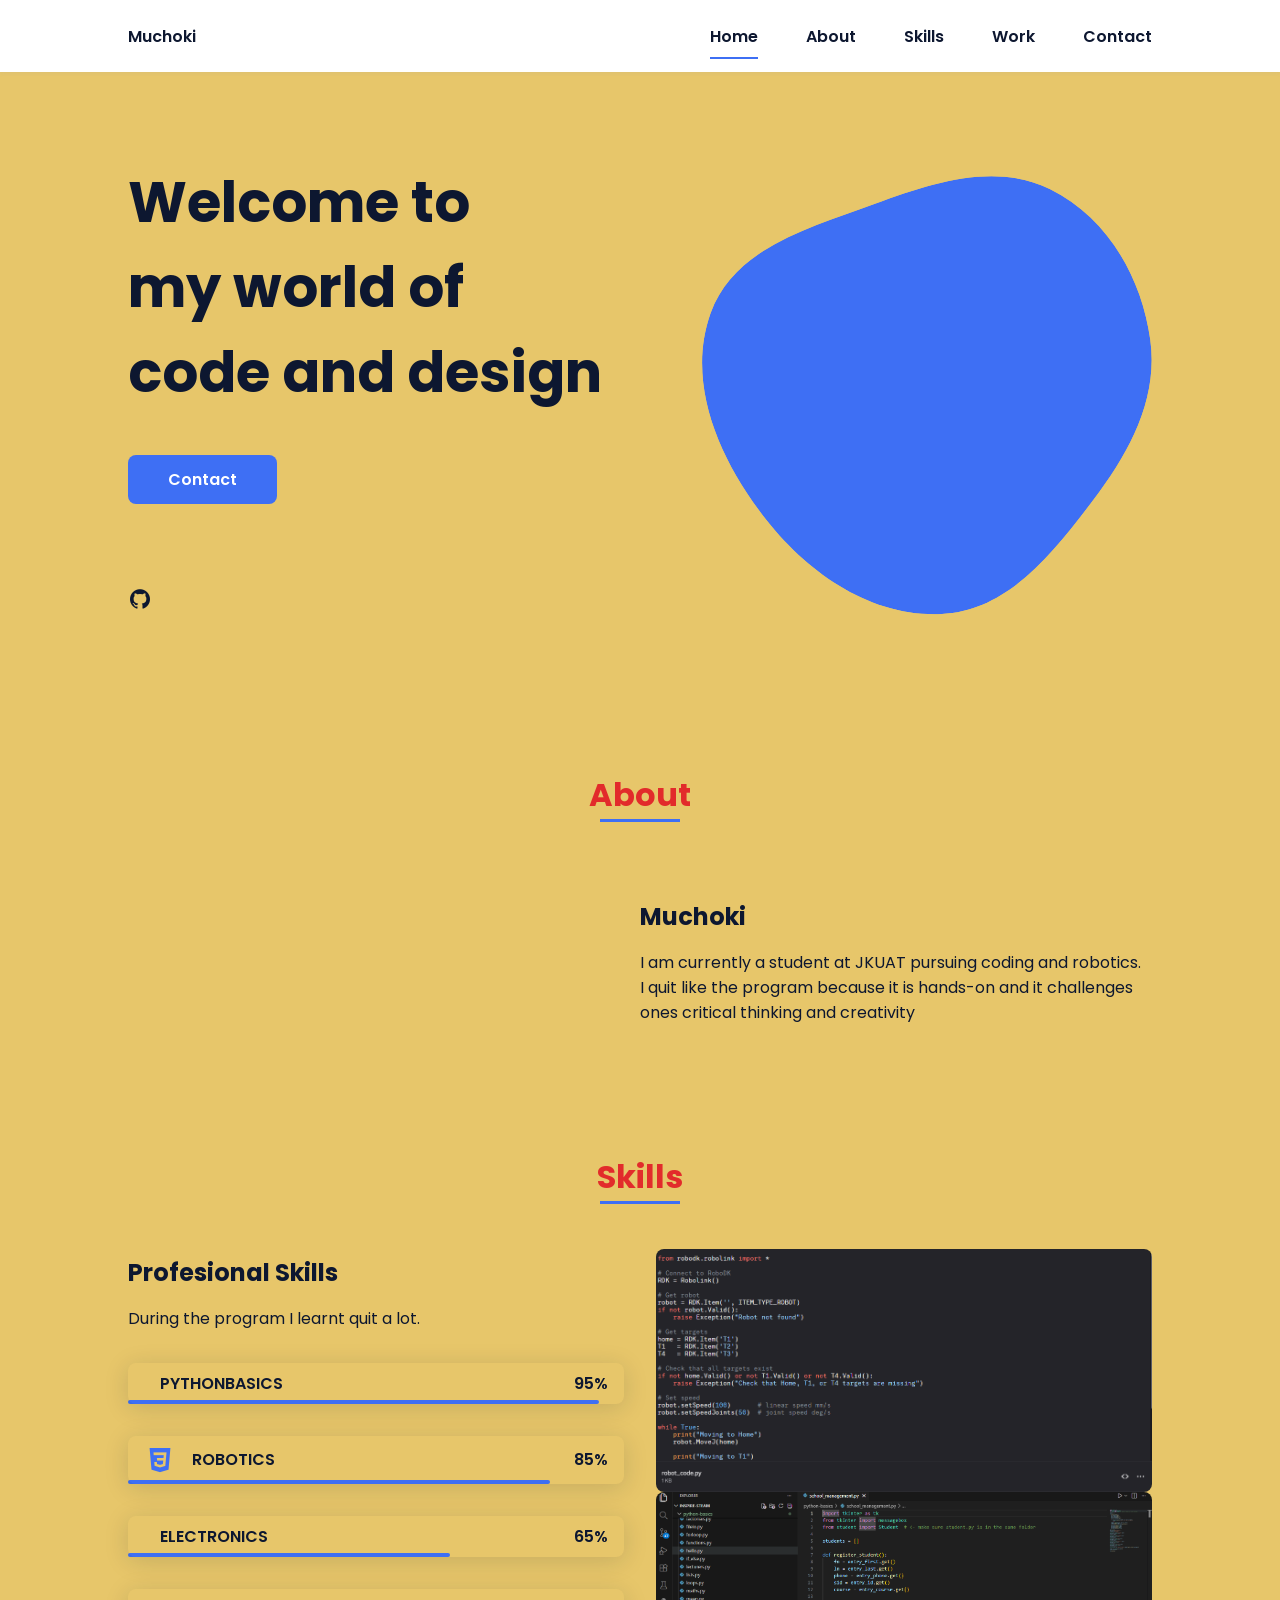
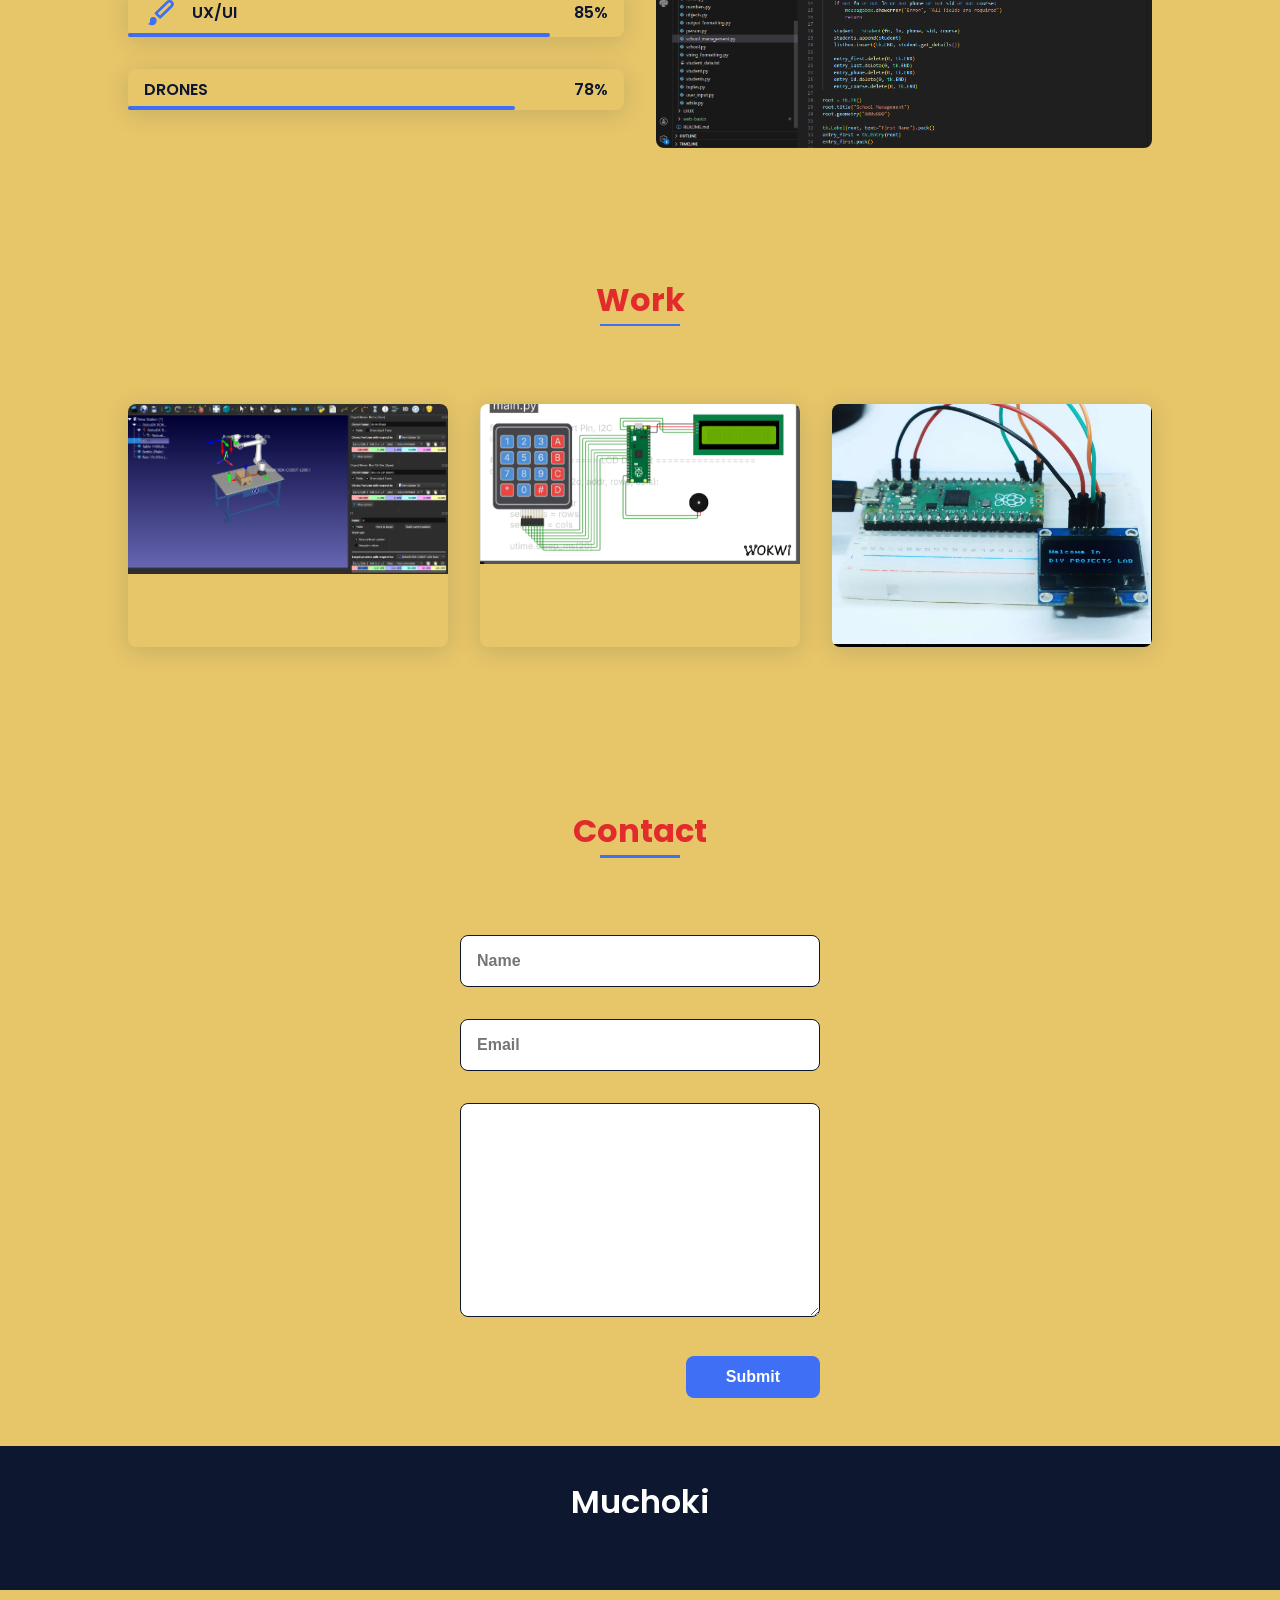
==== commit 6c9bb229: "index" ====
--- a/index.html
+++ b/index.html
@@ -1,176 +1,215 @@
 <!DOCTYPE html>
 <html lang="en">
-<head>
-    <meta charset="UTF-8">
-    <meta name="viewport" content="width=device-width, initial-scale=1.0">
-    <title>Stacy Muchoki Portfolio</title>
-
-    <link rel="stylesheet" href="./assets/css/styles.css">
-    <link href='https://cdn.jsdelivr.net/npm/boxicons@2.0.5/css/boxicons.min.css' rel='stylesheet'>
-</head>
-<body>
-
-    <!--===== HEADER =====-->
-    <header class="l-header">
-        <nav class="nav bd-grid">
-            <div>
-                <a href="#" class="nav__logo">Stacy Muchoki</a>
-            </div>
-
-            <div class="nav__menu" id="nav-menu">
-                <ul class="nav__list">
-                    <li class="nav__item"><a href="#home" class="nav__link active-link">Home</a></li>
-                    <li class="nav__item"><a href="#about" class="nav__link">About</a></li>
-                    <li class="nav__item"><a href="#skills" class="nav__link">Skills</a></li>
-                    <li class="nav__item"><a href="#work" class="nav__link">Work</a></li>
-                    <li class="nav__item"><a href="#contact" class="nav__link">Contact</a></li>
-                </ul>
-            </div>
-
-            <div class="nav__toggle" id="nav-toggle">
-                <i class='bx bx-menu'></i>
-            </div>
-        </nav>
-    </header>
-
-    <main class="l-main">
-
-        <!--===== HOME =====-->
-        <section class="home bd-grid" id="home">
-            <div class="home__data">
-                <h1 class="home__title">Hi, I’m Stacy Muchoki! 👋</h1>
-                <p class="home__intro">Beginner coder 💻 passionate about building cool stuff 🚀</p>
-                <a href="#contact" class="button">Contact</a>
-            </div>
-
-            <div class="home__img">
-                <div class="home__circle"></div>
-                <img src="assets/img/perfil.png" alt="Profile" class="home__blob-img">
-            </div>
-        </section>
-
-        <!--===== ABOUT =====-->
-        <section class="about section" id="about">
-            <h2 class="section-title">About</h2>
-            <div class="about__container bd-grid">
-                <div class="about__img">
-                    <img src="assets/img/about.jpg" alt="About Me">
-                </div>
+    <head>
+        <meta charset="UTF-8">
+        <meta name="viewport" content="width=device-width, initial-scale=1.0">
+
+        <link rel="stylesheet" href="./assets/css/styles.css">
+
+        <!-- =====BOX ICONS===== -->
+        <link href='https://cdn.jsdelivr.net/npm/boxicons@2.0.5/css/boxicons.min.css' rel='stylesheet'>
+
+        <title>Portfolio website complete</title>
+    </head>
+    <body>
+        <!--===== HEADER =====-->
+        <header class="l-header">
+            <nav class="nav bd-grid">
                 <div>
-                    <h2 class="about__subtitle">Stacy Muchoki</h2>
-                    <p class="about__text">I’m a beginner at coding 💻 but extremely passionate 🌟. I love learning and aim to build cool, creative projects 🚀🎨.</p>
-                </div>
-            </div>
-        </section>
-
-        <!--===== SKILLS =====-->
-        <section class="skills section" id="skills">
-            <h2 class="section-title">Skills</h2>
-            <div class="skills__container bd-grid">
-
-                <div>
-                    <h2 class="skills__subtitle">Professional Skills</h2>
-                    <p class="skills__text">During the program I learnt quite a lot.</p>
-
-                    <div class="skills__data">
-                        <div class="skills__names">
-                            <i class='bx bxl-pythonbasics skills__icon'></i>
-                            <span class="skills__name">PYTHONBASICS</span>
-                        </div>
-                        <div class="skills__bar skills__pythonbasics"></div>
-                        <span class="skills__percentage">95%</span>
+                    <a href="#" class="nav__logo">Muchoki</a>
+                </div>
+
+                <div class="nav__menu" id="nav-menu">
+                    <ul class="nav__list">
+                        <li class="nav__item"><a href="#home" class="nav__link active-link">Home</a></li>
+                        <li class="nav__item"><a href="#about" class="nav__link">About</a></li>
+                        <li class="nav__item"><a href="#skills" class="nav__link">Skills</a></li>
+                        <li class="nav__item"><a href="#work" class="nav__link">Work</a></li>
+                        <li class="nav__item"><a href="#contact" class="nav__link">Contact</a></li>
+                    </ul>
+                </div>
+
+                <div class="nav__toggle" id="nav-toggle">
+                    <i class='bx bx-menu'></i>
+                </div>
+            </nav>
+        </header>
+
+        <main class="l-main">
+            <!--===== HOME =====-->
+            <section class="home bd-grid" id="home">
+                <div class="home__data">
+                    <h1 class="home__title">Welcome to  <br>my world of <br>code and design</h1>
+
+                    <a href="#" class="button">Contact</a>
+                </div>
+
+                <div class="home__social">
+                    
+                    <a href="" class="home__social-icon"><i class='bx bxl-github' ></i></a>
+                </div>
+
+                <div class="home__img">
+                    <svg class="home__blob" viewBox="0 0 479 467" xmlns="http://www.w3.org/2000/svg" xmlns:xlink="http://www.w3.org/1999/xlink">
+                        <mask id="mask0" mask-type="alpha">
+                            <path d="M9.19024 145.964C34.0253 76.5814 114.865 54.7299 184.111 29.4823C245.804 6.98884 311.86 -14.9503 370.735 14.143C431.207 44.026 467.948 107.508 477.191 174.311C485.897 237.229 454.931 294.377 416.506 344.954C373.74 401.245 326.068 462.801 255.442 466.189C179.416 469.835 111.552 422.137 65.1576 361.805C17.4835 299.81 -17.1617 219.583 9.19024 145.964Z"/>
+                        </mask>
+                        <g mask="url(#mask0)">
+                            <path d="M9.19024 145.964C34.0253 76.5814 114.865 54.7299 184.111 29.4823C245.804 6.98884 311.86 -14.9503 370.735 14.143C431.207 44.026 467.948 107.508 477.191 174.311C485.897 237.229 454.931 294.377 416.506 344.954C373.74 401.245 326.068 462.801 255.442 466.189C179.416 469.835 111.552 422.137 65.1576 361.805C17.4835 299.81 -17.1617 219.583 9.19024 145.964Z"/>
+                            <image class="home__blob-img" x="50" y="60" href="assets/img/perfil.png"/>
+                        </g>
+                    </svg>
+                </div>
+            </section>
+
+            <!--===== ABOUT =====-->
+            <section class="about section " id="about">
+                <h2 class="section-title">About</h2>
+
+                <div class="about__container bd-grid">
+                    <div class="about__img">
+                        <img src="assets/img/about.jpg" alt="">
                     </div>
-
-                    <div class="skills__data">
-                        <div class="skills__names">
-                            <i class='bx bxl-css3 skills__icon'></i>
-                            <span class="skills__name">ROBOTICS</span>
-                        </div>
-                        <div class="skills__bar skills__robotics"></div>
-                        <span class="skills__percentage">85%</span>
+                    
+                    <div>
+                        <h2 class="about__subtitle">Muchoki</h2>
+                        <p class="about__text">I am currently a student at JKUAT pursuing coding and robotics. <br> I quit like the program because it is hands-on and it challenges ones critical thinking and creativity </p>           
+                    </div>                                   
+                </div>
+            </section>
+
+            <!--===== SKILLS =====-->
+            <section class="skills section" id="skills">
+                <h2 class="section-title">Skills</h2>
+
+                <div class="skills__container bd-grid">          
+                    <div>
+                        <h2 class="skills__subtitle">Profesional Skills</h2>
+                        <p class="skills__text">During the program I learnt quit a lot.</p>
+                        <div class="skills__data">
+                            <div class="skills__names">
+                                <i class='bx bxl-pythonbasics skills__icon'></i>
+                                <span class="skills__name">PYTHONBASICS</span>
+                            </div>
+                            <div class="skills__bar skills__pythonbasics">
+
+                            </div>
+                            <div>
+                                <span class="skills__percentage">95%</span>
+                            </div>
+                        </div>
+                        <div class="skills__data">
+                            <div class="skills__names">
+                                <i class='bx bxl-css3 skills__icon'></i>
+                                <span class="skills__name">ROBOTICS</span>
+                            </div>
+                            <div class="skills__bar skills__robotics">
+                                
+                            </div>
+                            <div>
+                                <span class="skills__percentage">85%</span>
+                            </div>
+                        </div>
+                        <div class="skills__data">
+                            <div class="skills__names">
+                                <i class='bx bxl-electronics skills__icon' ></i>
+                                <span class="skills__name">ELECTRONICS</span>
+                            </div>
+                            <div class="skills__bar skills__electronics">
+                                
+                            </div>
+                            <div>
+                                <span class="skills__percentage">65%</span>
+                            </div>
+                        </div>
+                        <div class="skills__data">
+                            <div class="skills__names">
+                                <i class='bx bxs-paint skills__icon'></i>
+                                <span class="skills__name">UX/UI</span>
+                            </div>
+                            <div class="skills__bar skills__ux">
+                                
+                            </div>
+                            <div>
+                                <span class="skills__percentage">85%</span>
+                            </div>
+                        </div>
+
+                         <div class="skills__data">
+                            <div class="skills__names">
+                                
+                                <span class="skills__name">DRONES</span>
+                            </div>
+                            <div class="skills__bar skills__drones">
+                                
+                            </div>
+                            <div>
+                                <span class="skills__percentage">78%</span>
+                            </div>
+                        </div>
+                        
                     </div>
-
-                    <div class="skills__data">
-                        <div class="skills__names">
-                            <i class='bx bxl-electronics skills__icon'></i>
-                            <span class="skills__name">ELECTRONICS</span>
-                        </div>
-                        <div class="skills__bar skills__electronics"></div>
-                        <span class="skills__percentage">65%</span>
+                    
+                    <div>              
+                        <img src="./assets/img/robotics code.png" alt="" class="skills__img">
+                        <img src="./assets/img/python.png" alt="" class="skills__img">
+                        
                     </div>
-
-                    <div class="skills__data">
-                        <div class="skills__names">
-                            <i class='bx bxs-paint skills__icon'></i>
-                            <span class="skills__name">UX/UI</span>
-                        </div>
-                        <div class="skills__bar skills__ux"></div>
-                        <span class="skills__percentage">0%</span>
-                    </div>
-
-                    <div class="skills__data">
-                        <div class="skills__names">
-                            <i class='bx bxl-drones skills__icon'></i>
-                            <span class="skills__name">DRONES</span>
-                        </div>
-                        <div class="skills__bar skills__drones"></div>
-                        <span class="skills__percentage">65%</span>
-                    </div>
-                </div>
-
-                <div class="skills__images">
-                    <img src="assets/img/robotics code.png" alt="Robotics" class="skills__img">
-                    <img src="assets/img/python.png" alt="Python" class="skills__img">
-                </div>
-
-            </div>
-        </section>
-
-        <!--===== WORK =====-->
-        <section class="work section" id="work">
-            <h2 class="section-title">Work</h2>
-            <div class="work__container bd-grid">
-                <a href="#" class="work__img"><img src="assets/img/robotics.png" alt=""></a>
-                <a href="#" class="work__img"><img src="assets/img/Screenshot-wokwi.png" alt=""></a>
-                <a href="#" class="work__img"><img src="assets/img/work.png" alt=""></a>
-                <a href="#" class="work__img"><img src="assets/img/work5.jpg" alt=""></a>
-                <a href="#" class="work__img"><img src="assets/img/work6.jpg" alt=""></a>
-            </div>
-        </section>
-
-        <!--===== CONTACT =====-->
-        <section class="contact section" id="contact">
-            <h2 class="section-title">Contact</h2>
-            <div class="contact__container bd-grid">
-                <form class="contact__form">
-                    <input type="text" placeholder="Name" class="contact__input">
-                    <input type="email" placeholder="Email" class="contact__input">
-                    <textarea cols="0" rows="10" class="contact__input"></textarea>
-                    <input type="button" value="Send Message" class="contact__button button">
-                </form>
-            </div>
-        </section>
-
-    </main>
-
-    <!--===== FOOTER =====-->
-    <footer class="footer">
-        <p class="footer__title">Stacy Muchoki</p>
-        <div class="footer__social">
-            <a href="#" class="footer__icon"><i class='bx bxl-facebook'></i></a>
-            <a href="#" class="footer__icon"><i class='bx bxl-instagram'></i></a>
-            <a href="#" class="footer__icon"><i class='bx bxl-twitter'></i></a>
-        </div>
-        <p class="footer__copy">&#169; Stacy Muchoki. All rights reserved</p>
-    </footer>
-
-    <!--===== SCROLL REVEAL =====-->
-    <script src="https://unpkg.com/scrollreveal"></script>
-
-    <!--===== MAIN JS =====-->
-    <script src="assets/js/main.js"></script>
-
-    <!--===== SCROLL TO TOP BUTTON =====-->
-    <a href="#" class="scroll-top" id="scroll-top"><i class='bx bx-up-arrow-alt'></i></a>
-</body>
-</html>+                </div>
+            </section>
+
+            <!--===== WORK =====-->
+            <section class="work section" id="work">
+                <h2 class="section-title">Work</h2>
+
+                <div class="work__container bd-grid">
+                    <a href="" class="work__img">
+                        <img src="./assets/img/robotics.png" alt="">
+                    </a>
+                    <a href="" class="work__img">
+                        <img src="./assets/img/Screenshot-wokwi.png" alt="">
+                    </a>
+                    <a href="" class="work__img">
+                        <img src="./assets/img/work.png" alt="">
+                    </a>
+                    <a href="" class="work__img">
+                        <img src="./assets/img/" alt="">
+                    </a>
+                    <a href="" class="work__img">
+                        <img src="assets/img/work5.jpg" alt="">
+                    </a>
+                    <a href="" class="work__img">
+                        <img src="assets/img/work6.jpg" alt="">
+                    </a>
+                </div>
+            </section>
+
+            <!--===== CONTACT =====-->
+            <section class="contact section" id="contact">
+                <h2 class="section-title">Contact</h2>
+
+                <div class="contact__container bd-grid">
+                    <form action="" class="contact__form">
+                        <input type="text" placeholder="Name" class="contact__input">
+                        <input type="mail" placeholder="Email" class="contact__input">
+                        <textarea name="" id="" cols="0" rows="10" class="contact__input"></textarea>
+                        <input type="button" value="Submit" class="contact__button button">
+                    </form>
+                </div>
+            </section>
+        </main>
+
+        <!--===== FOOTER =====-->
+        <footer class="footer">
+            <p class="footer__title">Muchoki</p>
+            
+        </footer>
+
+
+        <!--===== SCROLL REVEAL =====-->
+        <script src="https://unpkg.com/scrollreveal"></script>
+
+        <!--===== MAIN JS =====-->
+        <script src="assets/js/main.js"></script>
+    </body>
+</html>
--- a/assets/css/styles.css
+++ b/assets/css/styles.css
@@ -1,144 +1,493 @@
+/*===== GOOGLE FONTS =====*/
+@import url("https://fonts.googleapis.com/css2?family=Poppins:wght@400;600;700&display=swap");
+/*===== VARIABLES CSS =====*/
+:root {
+  --header-height: 3rem;
+  --font-semi: 600;
+  /*===== Colores =====*/
+  /*Purple 260 - Red 355 - Blue 224 - Pink 340*/
+  /* HSL color mode */
+  --hue-color: 224;
+  --first-color: hsl(var(--hue-color), 89%, 60%);
+  --second-color: hsl(var(--hue-color), 56%, 12%);
+  /*===== Fuente y tipografia =====*/
+  --body-font: "Poppins", sans-serif;
+  --big-font-size: 2rem;
+  --h2-font-size: 1.25rem;
+  --normal-font-size: .938rem;
+  --smaller-font-size: .75rem;
+  /*===== Margenes =====*/
+  --mb-2: 1rem;
+  --mb-4: 2rem;
+  --mb-5: 2.5rem;
+  --mb-6: 3rem;
+  /*===== z index =====*/
+  --z-back: -10;
+  --z-fixed: 100;
+}
+@media screen and (min-width: 968px) {
+  :root {
+    --big-font-size: 3.5rem;
+    --h2-font-size: 2rem;
+    --normal-font-size: 1rem;
+    --smaller-font-size: .875rem;
+  }
+}
+
 /*===== BASE =====*/
-*,
-*::before,
-*::after {
+*, ::before, ::after {
   box-sizing: border-box;
 }
+
+html {
+  scroll-behavior:inherit;
+}
+
 body {
+  margin: var(--header-height) 0 0 0;
+  font-family: var(--body-font);
+  font-size: var(--normal-font-size);
+  color: var(--second-color);
+  background-color:rgb(231, 198, 106);
+}
+
+h1, h2, p {
   margin: 0;
-  font-family: "Poppins", sans-serif;
-  background-color: rgb(219, 177, 60);
-  color: hsl(224, 56%, 12%);
-}
-
-/*===== HEADER =====*/
+}
+
+ul {
+  margin: 0;
+  padding: 0;
+  list-style: none;
+}
+
+a {
+  text-decoration: none;
+}
+
+img {
+  max-width: 100%;
+  height: auto;
+  display: block;
+}
+
+/*===== CLASS CSS ===== */
+.section-title {
+  position: relative;
+  font-size: var(--h2-font-size);
+  color: rgb(226, 43, 43);
+  margin-top: var(--mb-2);
+  margin-bottom: var(--mb-4);
+  text-align: center;
+}
+.section-title::after {
+  position: absolute;
+  content: "";
+  width: 64px;
+  height: 0.18rem;
+  left: 0;
+  right: 0;
+  margin: auto;
+  top: 2rem;
+  background-color: var(--first-color);
+}
+
+.section {
+  padding-top: 3rem;
+  padding-bottom: 2rem;
+}
+
+/*===== LAYOUT =====*/
+.bd-grid {
+  max-width: 1024px;
+  display: grid;
+  margin-left: var(--mb-2);
+  margin-right: var(--mb-2);
+}
+
 .l-header {
+  width: 100%;
   position: fixed;
-  width: 100%;
   top: 0;
+  left: 0;
+  z-index: var(--z-fixed);
   background-color: #fff;
   box-shadow: 0 1px 4px rgba(146, 161, 176, 0.15);
 }
 
 /*===== NAV =====*/
+.nav {
+  height: var(--header-height);
+  display: flex;
+  justify-content: space-between;
+  align-items: center;
+  font-weight: var(--font-semi);
+}
+@media screen and (max-width: 767px) {
+  .nav__menu {
+    position: fixed;
+    top: var(--header-height);
+    right: -100%;
+    width: 80%;
+    height: 100%;
+    padding: 2rem;
+    background-color: var(--second-color);
+    transition: 0.5s;
+  }
+}
+.nav__item {
+  margin-bottom: var(--mb-4);
+}
+.nav__link {
+  position: relative;
+  color: #fff;
+}
+.nav__link:hover {
+  position: relative;
+}
+.nav__link:hover::after {
+  position: absolute;
+  content: "";
+  width: 100%;
+  height: 0.18rem;
+  left: 0;
+  top: 2rem;
+  background-color: var(--first-color);
+}
 .nav__logo {
-  color: hsl(224, 56%, 12%);
-  font-weight: 600;
-}
-.nav__link {
-  color: hsl(224, 56%, 12%);
+  color: var(--second-color);
+}
+.nav__toggle {
+  color: var(--second-color);
+  font-size: 1.5rem;
+  cursor: pointer;
+}
+
+/*Active menu*/
+.active-link::after {
+  position: absolute;
+  content: "";
+  width: 100%;
+  height: 0.18rem;
+  left: 0;
+  top: 2rem;
+  background-color: var(--first-color);
+}
+
+/*=== Show menu ===*/
+.show {
+  right: 0;
 }
 
 /*===== HOME =====*/
+.home {
+  position: relative;
+  row-gap: 5rem;
+  padding: 4rem 0 5rem;
+  
+}
+.home__data {
+  align-self: center;
+}
 .home__title {
-  font-size: 3.5rem;
-  margin-bottom: 1rem;
-}
-.home__intro {
-  font-size: 1.2rem;
-  margin-bottom: 1.5rem;
+  font-size: var(--big-font-size);
+  margin-bottom: var(--mb-5);
+}
+.home__title-color {
+  color: var(--first-color);
+}
+.home__social {
+  display: flex;
+  flex-direction: column;
+}
+.home__social-icon {
+  width: max-content;
+  margin-bottom: var(--mb-2);
+  font-size: 1.5rem;
+  color: var(--second-color);
+}
+.home__social-icon:hover {
+  color: var(--first-color);
 }
 .home__img {
-  position: relative;
-  width: 250px;
-  margin: auto;
+  position: absolute;
+  right: 0;
+  bottom: 0;
+  width: 260px;
+}
+.home__blob {
+  fill: var(--first-color);
 }
 .home__blob-img {
-  width: 100%;
-  border-radius: 50%;
-  transition: transform 0.3s;
-}
-.home__blob-img:hover {
-  transform: scale(1.1);
-}
-.home__circle {
-  width: 100px;
-  height: 100px;
-  border-radius: 50%;
-  background-color: hsl(224, 89%, 60%);
-  position: absolute;
-  top: -20px;
-  left: -20px;
-  transition: transform 0.3s;
-}
-.home__circle:hover {
-  transform: scale(1.3);
-}
-
-/*===== SECTION TITLES =====*/
-.section-title {
-  font-size: 2rem;
-  color: hsl(224, 89%, 60%);
+  width: 360px;
+}
+
+/*BUTTONS*/
+.button {
+  display: inline-block;
+  background-color: var(--first-color);
+  color: #fff;
+  padding: 0.75rem 2.5rem;
+  font-weight: var(--font-semi);
+  border-radius: 0.5rem;
+  transition: 0.3s;
+}
+.button:hover {
+  box-shadow: 0px 10px 36px rgba(0, 0, 0, 0.15);
+}
+
+/* ===== ABOUT =====*/
+.about__container {
+  row-gap: 2rem;
   text-align: center;
-  margin-bottom: 2rem;
-}
-
-/*===== SKILLS =====*/
+}
+.about__subtitle {
+  margin-bottom: var(--mb-2);
+}
+.about__img {
+  justify-self: center;
+}
+.about__img img {
+  width: 200px;
+  border-radius: 0.5rem;
+}
+
+/* ===== SKILLS =====*/
 .skills__container {
-  display: grid;
-  grid-template-columns: repeat(2, 1fr);
-  gap: 2rem;
-  align-items: center;
+  row-gap: 2rem;
+  text-align: center;
+}
+.skills__subtitle {
+  margin-bottom: var(--mb-2);
+}
+.skills__text {
+  margin-bottom: var(--mb-4);
 }
 .skills__data {
   display: flex;
   justify-content: space-between;
   align-items: center;
-  margin-bottom: 1rem;
+  position: relative;
+  font-weight: var(--font-semi);
+  padding: 0.5rem 1rem;
+  margin-bottom: var(--mb-4);
+  border-radius: 0.5rem;
+  box-shadow: 0px 4px 25px rgba(14, 36, 49, 0.15);
+}
+.skills__icon {
+  font-size: 2rem;
+  margin-right: var(--mb-2);
+  color: var(--first-color);
+}
+.skills__names {
+  display: flex;
+  align-items: center;
 }
 .skills__bar {
+  position: absolute;
+  left: 0;
+  bottom: 0;
+  background-color: var(--first-color);
   height: 0.25rem;
-  background-color: hsl(224, 89%, 60%);
-  border-radius: 0.5rem;
-  position: relative;
-  flex: 1;
-  margin: 0 10px;
-}
-.skills__pythonbasics { width: 95%; }
-.skills__robotics { width: 85%; }
-.skills__electronics { width: 65%; }
-.skills__ux { width: 0%; }
-.skills__drones { width: 65%; }
-.skills__images {
-  display: flex;
-  gap: 1rem;
-  justify-content: center;
+  border-radius: 0.5rem;
+  z-index: var(--z-back);
+}
+.skills__pythonbasics {
+  width: 95%;
+}
+.skills__robotics {
+  width: 85%;
+}
+.skills__electronics {
+  width: 65%;
+}
+.skills__ux {
+  width: 85%;
+}
+.skills__drones{
+  width: 78%;
 }
 .skills__img {
-  width: 250px;
-  border-radius: 0.5rem;
-}
-
-/*===== CONTACT BUTTON =====*/
+  border-radius: 0.5rem;
+  width: 500px;
+  height: auto;
+}
+
+/* ===== WORK =====*/
+.work__container {
+  row-gap: 2rem;
+}
+.work__img {
+  box-shadow: 0px 4px 25px rgba(14, 36, 49, 0.15);
+  border-radius: 0.5rem;
+  overflow: hidden;
+}
+.work__img img {
+  transition: 1s;
+}
+.work__img img:hover {
+  transform: scale(1.1);
+}
+
+/* ===== CONTACT =====*/
+.contact__input {
+  width: 100%;
+  font-size: var(--normal-font-size);
+  font-weight: var(--font-semi);
+  padding: 1rem;
+  border-radius: 0.5rem;
+  border: 1.5px solid var(--second-color);
+  outline: none;
+  margin-bottom: var(--mb-4);
+}
 .contact__button {
-  background-color: hsl(224, 89%, 60%);
-  color: #fff;
-}
-
-/*===== FOOTER =====*/
+  display: block;
+  border: none;
+  outline: none;
+  font-size: var(--normal-font-size);
+  cursor: pointer;
+  margin-left: auto;
+}
+
+/* ===== FOOTER =====*/
 .footer {
-  background-color: hsl(224, 56%, 12%);
+  background-color: var(--second-color);
   color: #fff;
   text-align: center;
+  font-weight: var(--font-semi);
   padding: 2rem 0;
 }
-
-/*===== SCROLL TO TOP =====*/
-.scroll-top {
-  position: fixed;
-  right: 1rem;
-  bottom: 1rem;
-  background-color: hsl(224, 89%, 60%);
-  padding: 0.5rem;
-  border-radius: 50%;
+.footer__title {
+  font-size: 2rem;
+  margin-bottom: var(--mb-4);
+}
+.footer__social {
+  margin-bottom: var(--mb-4);
+}
+.footer__icon {
+  font-size: 1.5rem;
   color: #fff;
-  display: flex;
-  align-items: center;
-  justify-content: center;
-  font-size: 1.5rem;
-  cursor: pointer;
-  z-index: 100;
-}
-.scroll-top:hover {
-  background-color: hsl(224, 100%, 40%);
+  margin: 0 var(--mb-2);
+}
+.footer__copy {
+  font-size: var(--smaller-font-size);
+}
+
+/* ===== MEDIA QUERIES=====*/
+@media screen and (max-width: 320px) {
+  .home {
+    row-gap: 2rem;
+  }
+  .home__img {
+    width: 200px;
+  }
+}
+@media screen and (min-width: 576px) {
+  .home {
+    padding: 4rem 0 2rem;
+  }
+  .home__social {
+    padding-top: 0;
+    padding-bottom: 2.5rem;
+    flex-direction: row;
+    align-self: flex-end;
+  }
+  .home__social-icon {
+    margin-bottom: 0;
+    margin-right: var(--mb-4);
+  }
+  .home__img {
+    width: 300px;
+    bottom: 25%;
+  }
+  .about__container {
+    grid-template-columns: repeat(2, 1fr);
+    align-items: center;
+    text-align: initial;
+  }
+  .skills__container {
+    grid-template-columns: 0.7fr;
+    justify-content: center;
+    column-gap: 1rem;
+  }
+  .work__container {
+    grid-template-columns: repeat(2, 1fr);
+    column-gap: 2rem;
+    padding-top: 2rem;
+  }
+  .contact__form {
+    width: 360px;
+    padding-top: 2rem;
+  }
+  .contact__container {
+    justify-items: center;
+  }
+}
+@media screen and (min-width: 768px) {
+  body {
+    margin: 0;
+  }
+  .section {
+    padding-top: 4rem;
+    padding-bottom: 3rem;
+  }
+  .section-title {
+    margin-bottom: var(--mb-6);
+  }
+  .section-title::after {
+    width: 80px;
+    top: 3rem;
+  }
+  .nav {
+    height: calc(var(--header-height) + 1.5rem);
+  }
+  .nav__list {
+    display: flex;
+    padding-top: 0;
+  }
+  .nav__item {
+    margin-left: var(--mb-6);
+    margin-bottom: 0;
+  }
+  .nav__toggle {
+    display: none;
+  }
+  .nav__link {
+    color: var(--second-color);
+  }
+  .home {
+    padding: 8rem 0 2rem;
+  }
+  .home__img {
+    width: 400px;
+    bottom: 10%;
+  }
+  .about__container {
+    padding-top: 2rem;
+  }
+  .about__img img {
+    width: 300px;
+  }
+  .skills__container {
+    grid-template-columns: repeat(2, 1fr);
+    column-gap: 2rem;
+    align-items: center;
+    text-align: initial;
+  }
+  .work__container {
+    grid-template-columns: repeat(3, 1fr);
+    column-gap: 2rem;
+  }
+}
+@media screen and (min-width: 992px) {
+  .bd-grid {
+    margin-left: auto;
+    margin-right: auto;
+  }
+  .home {
+    padding: 10rem 0 2rem;
+  }
+  .home__img {
+    width: 450px;
+  }
 }
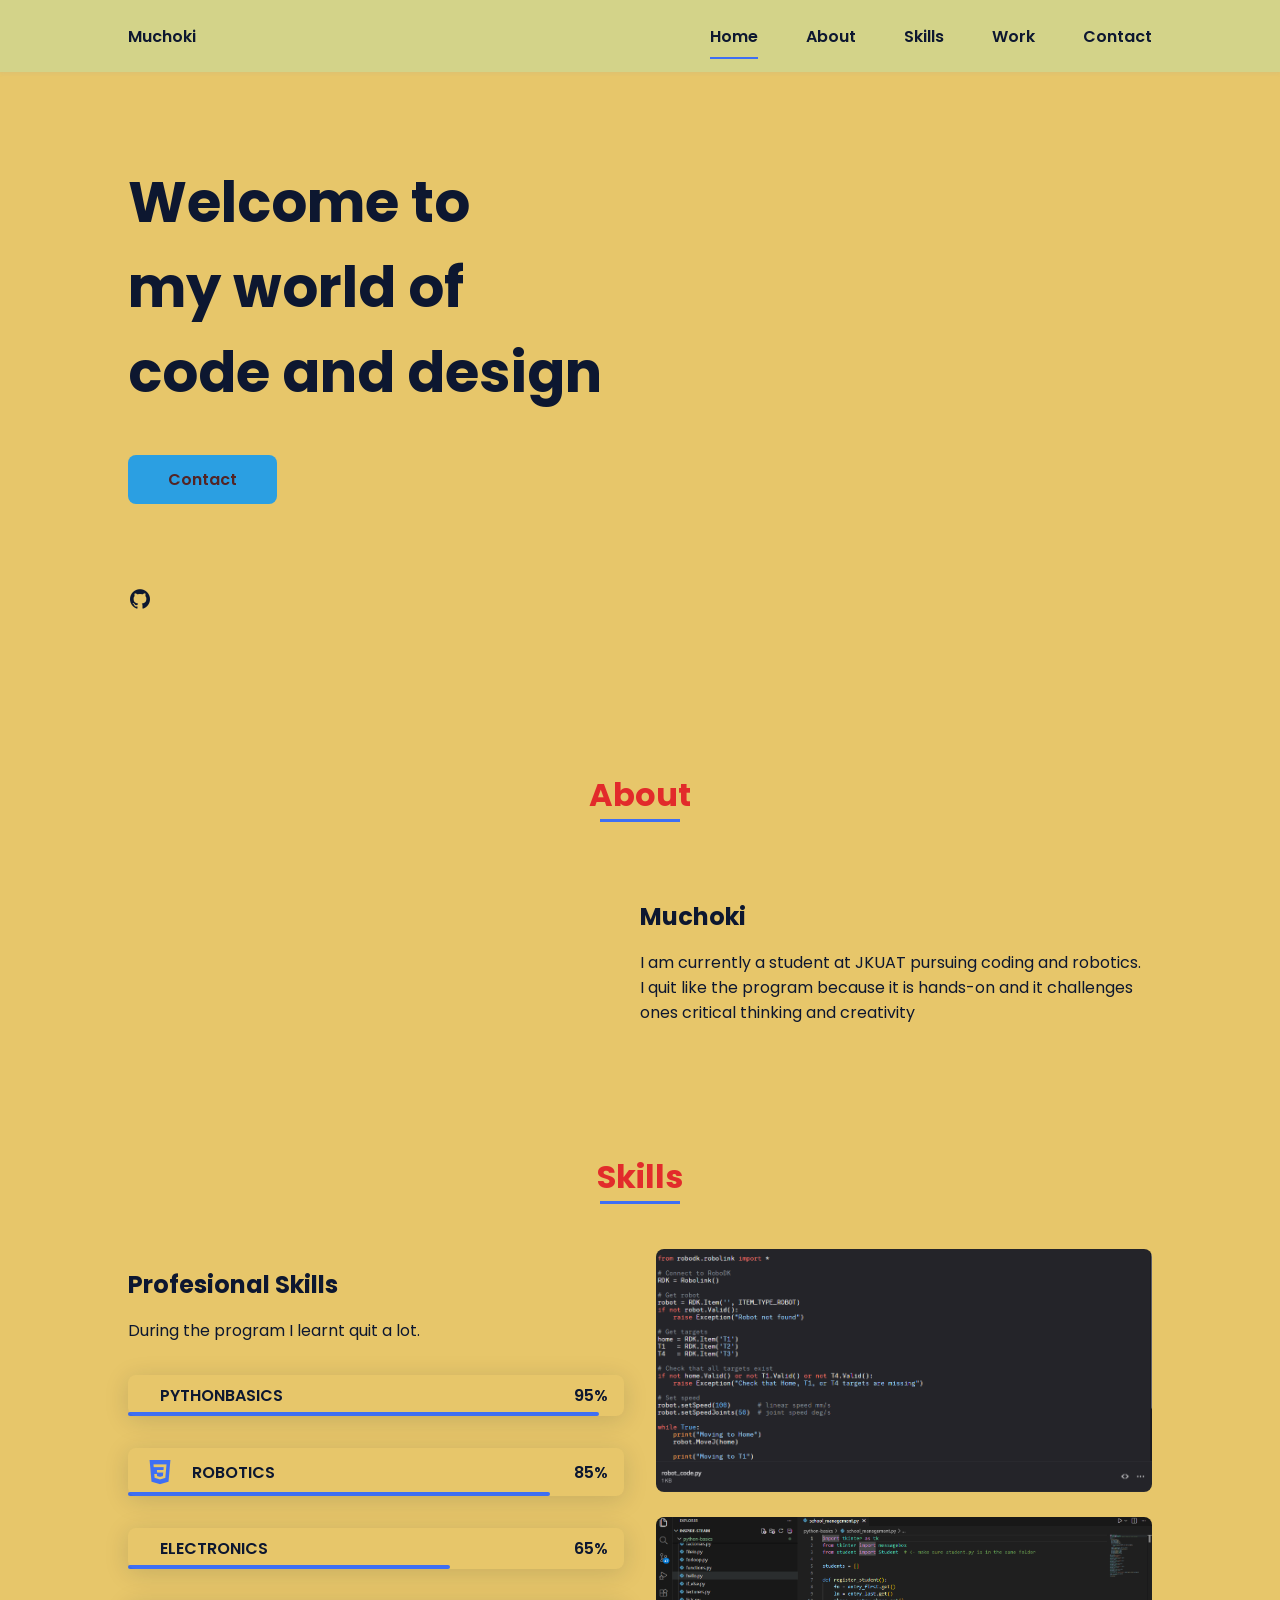
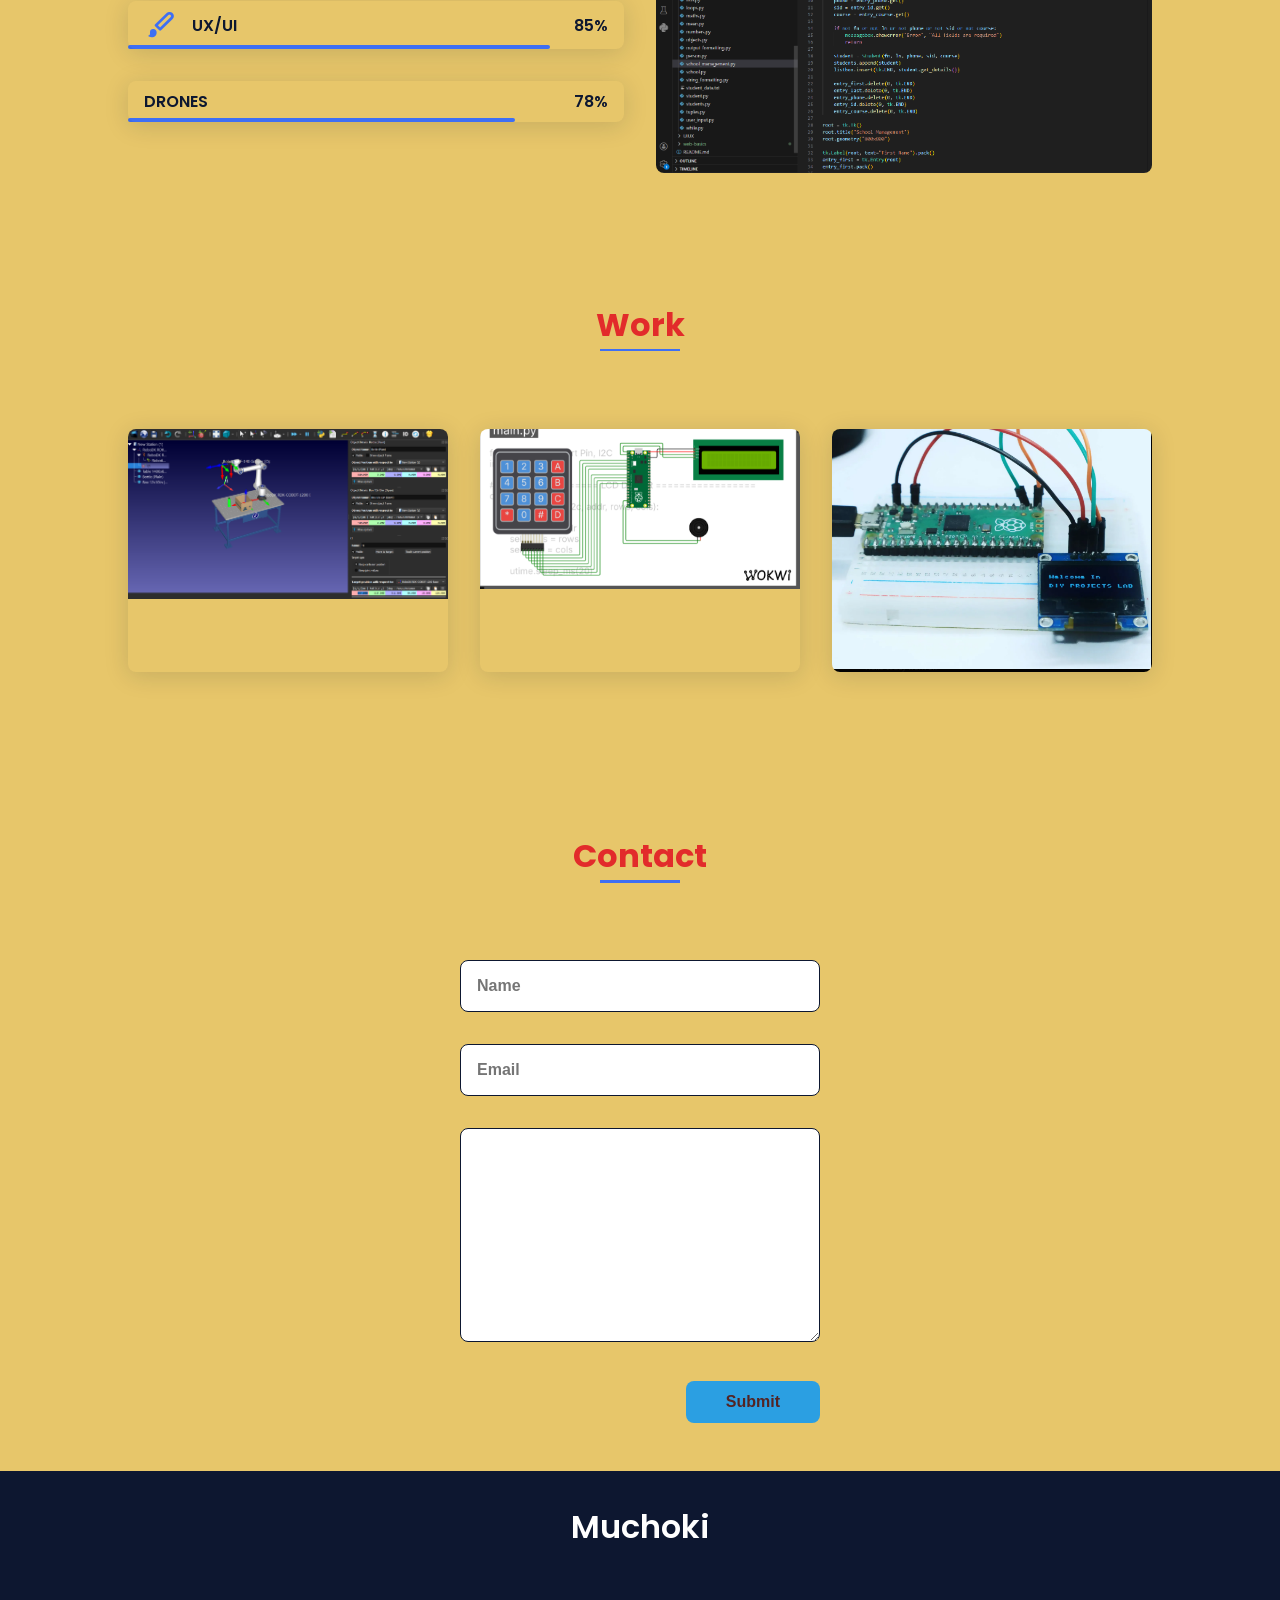
==== commit ed173b79: "index" ====
--- a/index.html
+++ b/index.html
@@ -50,15 +50,11 @@
                 </div>
 
                 <div class="home__img">
-                    <svg class="home__blob" viewBox="0 0 479 467" xmlns="http://www.w3.org/2000/svg" xmlns:xlink="http://www.w3.org/1999/xlink">
-                        <mask id="mask0" mask-type="alpha">
-                            <path d="M9.19024 145.964C34.0253 76.5814 114.865 54.7299 184.111 29.4823C245.804 6.98884 311.86 -14.9503 370.735 14.143C431.207 44.026 467.948 107.508 477.191 174.311C485.897 237.229 454.931 294.377 416.506 344.954C373.74 401.245 326.068 462.801 255.442 466.189C179.416 469.835 111.552 422.137 65.1576 361.805C17.4835 299.81 -17.1617 219.583 9.19024 145.964Z"/>
-                        </mask>
-                        <g mask="url(#mask0)">
-                            <path d="M9.19024 145.964C34.0253 76.5814 114.865 54.7299 184.111 29.4823C245.804 6.98884 311.86 -14.9503 370.735 14.143C431.207 44.026 467.948 107.508 477.191 174.311C485.897 237.229 454.931 294.377 416.506 344.954C373.74 401.245 326.068 462.801 255.442 466.189C179.416 469.835 111.552 422.137 65.1576 361.805C17.4835 299.81 -17.1617 219.583 9.19024 145.964Z"/>
-                            <image class="home__blob-img" x="50" y="60" href="assets/img/perfil.png"/>
-                        </g>
-                    </svg>
+                    <div class="home__circle">
+                        <img class="home__circle" src="" alt="">
+                    </div>
+
+                           
                 </div>
             </section>
 
@@ -152,6 +148,7 @@
                     
                     <div>              
                         <img src="./assets/img/robotics code.png" alt="" class="skills__img">
+                        <br>
                         <img src="./assets/img/python.png" alt="" class="skills__img">
                         
                     </div>
--- a/assets/css/styles.css
+++ b/assets/css/styles.css
@@ -111,7 +111,7 @@
   top: 0;
   left: 0;
   z-index: var(--z-fixed);
-  background-color: #fff;
+  background-color: #d3d389;
   box-shadow: 0 1px 4px rgba(146, 161, 176, 0.15);
 }
 
@@ -225,8 +225,8 @@
 /*BUTTONS*/
 .button {
   display: inline-block;
-  background-color: var(--first-color);
-  color: #fff;
+  background-color: rgb(43, 159, 226);
+  color: #532424;
   padding: 0.75rem 2.5rem;
   font-weight: var(--font-semi);
   border-radius: 0.5rem;
